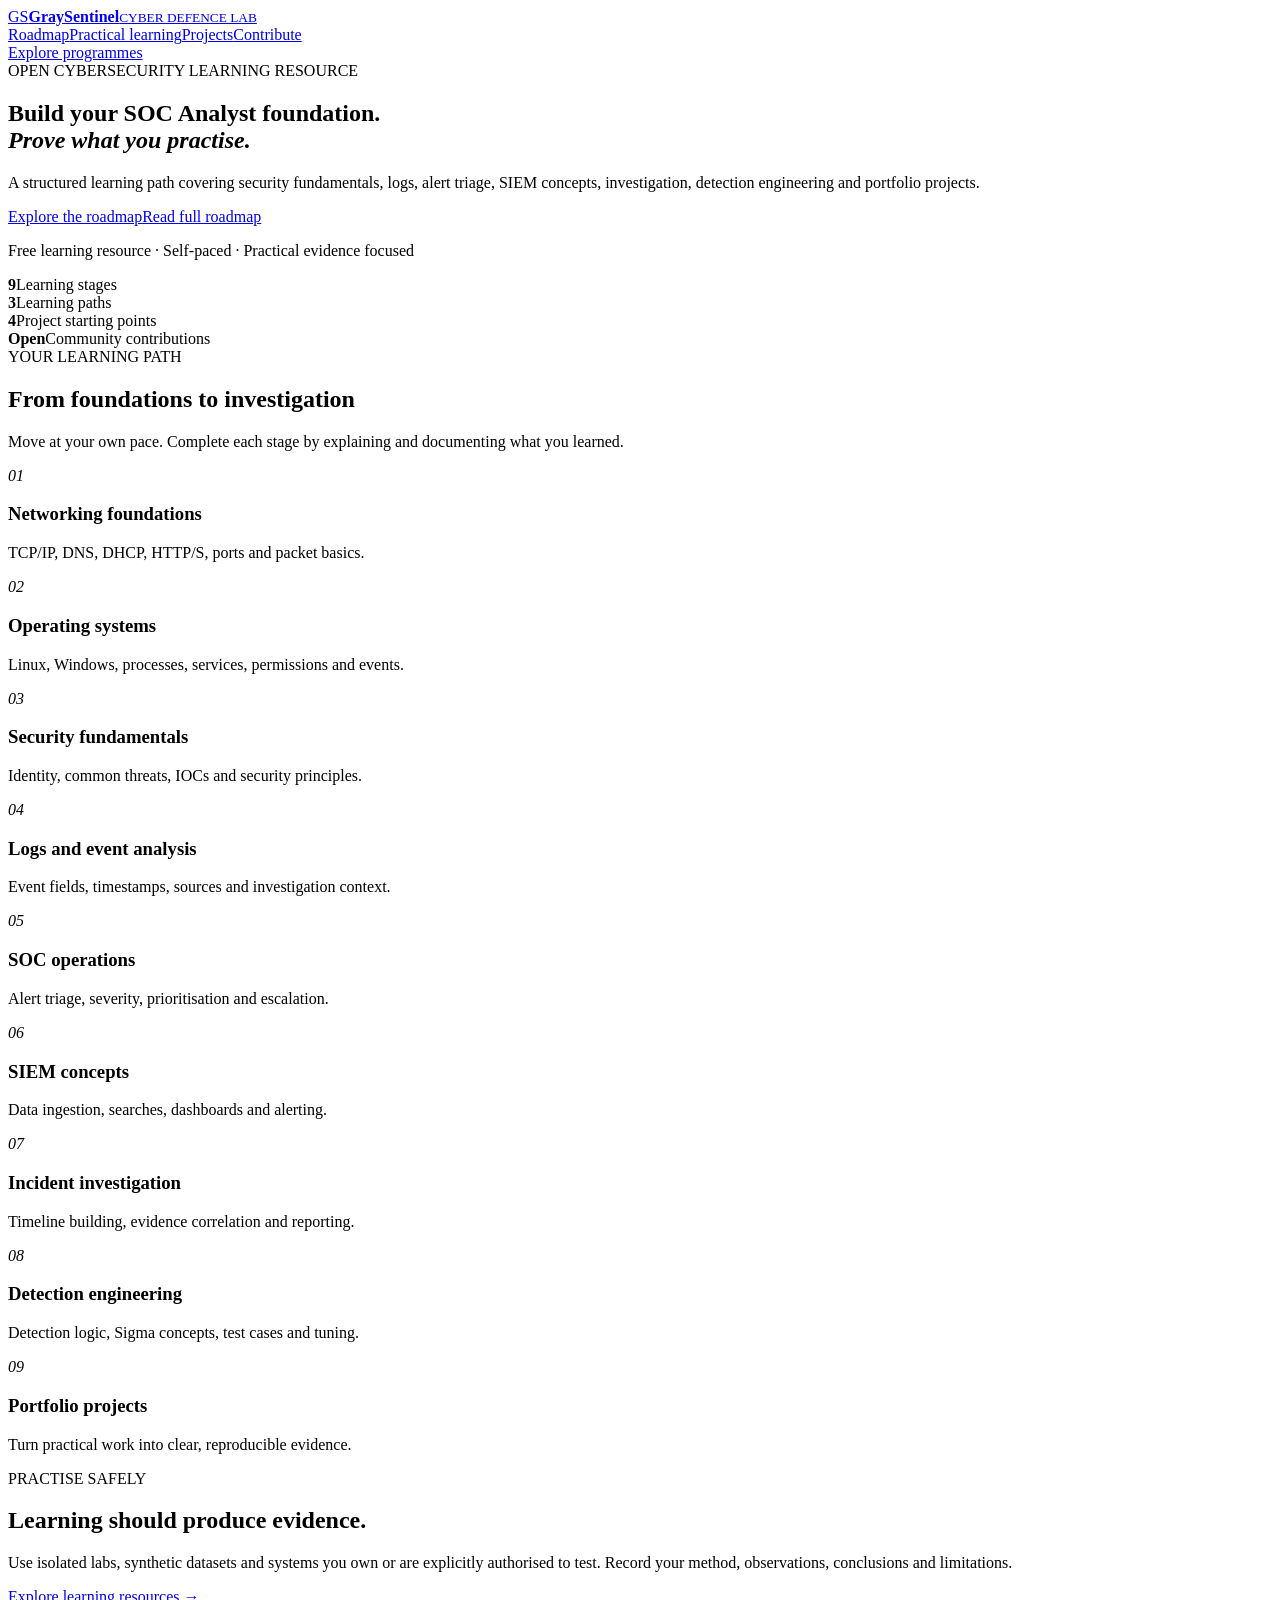
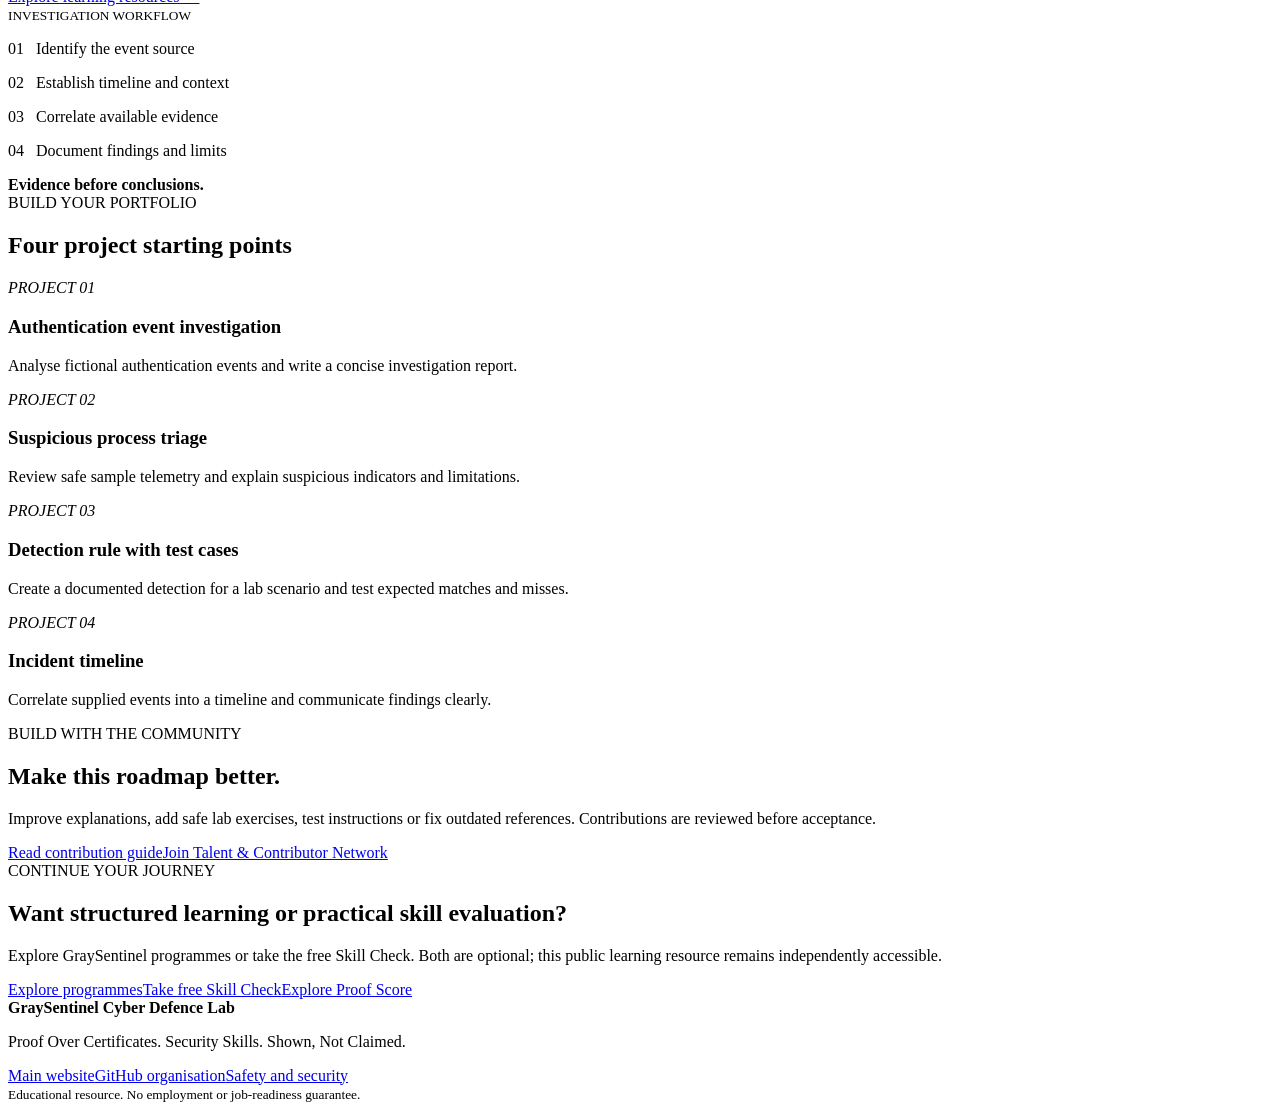
==== index.html @ 293f7ee3 "Add files via upload" ====
<!doctype html>
<html lang="en"><head><meta charset="utf-8"><meta name="viewport" content="width=device-width, initial-scale=1"><meta name="description" content="A structured, evidence-first SOC Analyst learning roadmap with practical labs, investigation exercises and portfolio projects by GraySentinel Cyber Defence Lab."><meta name="theme-color" content="#0b1830"><title>SOC Analyst Roadmap | GraySentinel</title><link rel="stylesheet" href="assets/style.css"></head>
<body><header class="topbar"><a class="brand" href="#home"><span class="brand-mark">GS</span><span><strong>GraySentinel</strong><small>CYBER DEFENCE LAB</small></span></a><nav><a href="#roadmap">Roadmap</a><a href="#labs">Practical learning</a><a href="#projects">Projects</a><a href="#contribute">Contribute</a></nav><a class="top-cta" href="https://cyberdefencelab.co.in/tracks">Explore programmes</a></header>
<main id="home"><section class="hero"><div class="eyebrow">OPEN CYBERSECURITY LEARNING RESOURCE</div><h1>Build your SOC Analyst foundation.<br><em>Prove what you practise.</em></h1><p class="lead">A structured learning path covering security fundamentals, logs, alert triage, SIEM concepts, investigation, detection engineering and portfolio projects.</p><div class="actions"><a class="button primary" href="#roadmap">Explore the roadmap</a><a class="button secondary" href="ROADMAP.md">Read full roadmap</a></div><p class="note">Free learning resource · Self-paced · Practical evidence focused</p></section>
<section class="stats"><div><b>9</b><span>Learning stages</span></div><div><b>3</b><span>Learning paths</span></div><div><b>4</b><span>Project starting points</span></div><div><b>Open</b><span>Community contributions</span></div></section>
<section class="section" id="roadmap"><div class="eyebrow">YOUR LEARNING PATH</div><h2>From foundations to investigation</h2><p class="muted">Move at your own pace. Complete each stage by explaining and documenting what you learned.</p><div class="grid">
<article><i>01</i><h3>Networking foundations</h3><p>TCP/IP, DNS, DHCP, HTTP/S, ports and packet basics.</p></article><article><i>02</i><h3>Operating systems</h3><p>Linux, Windows, processes, services, permissions and events.</p></article><article><i>03</i><h3>Security fundamentals</h3><p>Identity, common threats, IOCs and security principles.</p></article><article><i>04</i><h3>Logs and event analysis</h3><p>Event fields, timestamps, sources and investigation context.</p></article><article><i>05</i><h3>SOC operations</h3><p>Alert triage, severity, prioritisation and escalation.</p></article><article><i>06</i><h3>SIEM concepts</h3><p>Data ingestion, searches, dashboards and alerting.</p></article><article><i>07</i><h3>Incident investigation</h3><p>Timeline building, evidence correlation and reporting.</p></article><article><i>08</i><h3>Detection engineering</h3><p>Detection logic, Sigma concepts, test cases and tuning.</p></article><article><i>09</i><h3>Portfolio projects</h3><p>Turn practical work into clear, reproducible evidence.</p></article></div></section>
<section class="section split" id="labs"><div><div class="eyebrow">PRACTISE SAFELY</div><h2>Learning should produce evidence.</h2><p>Use isolated labs, synthetic datasets and systems you own or are explicitly authorised to test. Record your method, observations, conclusions and limitations.</p><a href="RESOURCES.md">Explore learning resources →</a></div><div class="panel"><small>INVESTIGATION WORKFLOW</small><p>01 &nbsp; Identify the event source</p><p>02 &nbsp; Establish timeline and context</p><p>03 &nbsp; Correlate available evidence</p><p>04 &nbsp; Document findings and limits</p><strong>Evidence before conclusions.</strong></div></section>
<section class="section" id="projects"><div class="eyebrow">BUILD YOUR PORTFOLIO</div><h2>Four project starting points</h2><div class="grid two"><article><i>PROJECT 01</i><h3>Authentication event investigation</h3><p>Analyse fictional authentication events and write a concise investigation report.</p></article><article><i>PROJECT 02</i><h3>Suspicious process triage</h3><p>Review safe sample telemetry and explain suspicious indicators and limitations.</p></article><article><i>PROJECT 03</i><h3>Detection rule with test cases</h3><p>Create a documented detection for a lab scenario and test expected matches and misses.</p></article><article><i>PROJECT 04</i><h3>Incident timeline</h3><p>Correlate supplied events into a timeline and communicate findings clearly.</p></article></div></section>
<section class="section contribute" id="contribute"><div><div class="eyebrow">BUILD WITH THE COMMUNITY</div><h2>Make this roadmap better.</h2><p>Improve explanations, add safe lab exercises, test instructions or fix outdated references. Contributions are reviewed before acceptance.</p></div><div class="actions vertical"><a class="button primary" href="CONTRIBUTING.md">Read contribution guide</a><a class="button secondary" href="https://surveyheart.com/form/69c44a4912230713173b9ba7">Join Talent & Contributor Network</a></div></section>
<section class="section cta"><div class="eyebrow">CONTINUE YOUR JOURNEY</div><h2>Want structured learning or practical skill evaluation?</h2><p>Explore GraySentinel programmes or take the free Skill Check. Both are optional; this public learning resource remains independently accessible.</p><div class="actions centered"><a class="button primary" href="https://cyberdefencelab.co.in/tracks">Explore programmes</a><a class="button secondary dark" href="https://form.svhrt.com/69ce8645001e39939d471236">Take free Skill Check</a><a class="button secondary dark" href="https://cyberdefencelab.co.in/proof-score">Explore Proof Score</a></div></section></main>
<footer><b>GraySentinel Cyber Defence Lab</b><p>Proof Over Certificates. Security Skills. Shown, Not Claimed.</p><div><a href="https://cyberdefencelab.co.in">Main website</a><a href="https://github.com/GraySentinel">GitHub organisation</a><a href="SECURITY.md">Safety and security</a></div><small>Educational resource. No employment or job-readiness guarantee.</small></footer></body></html>
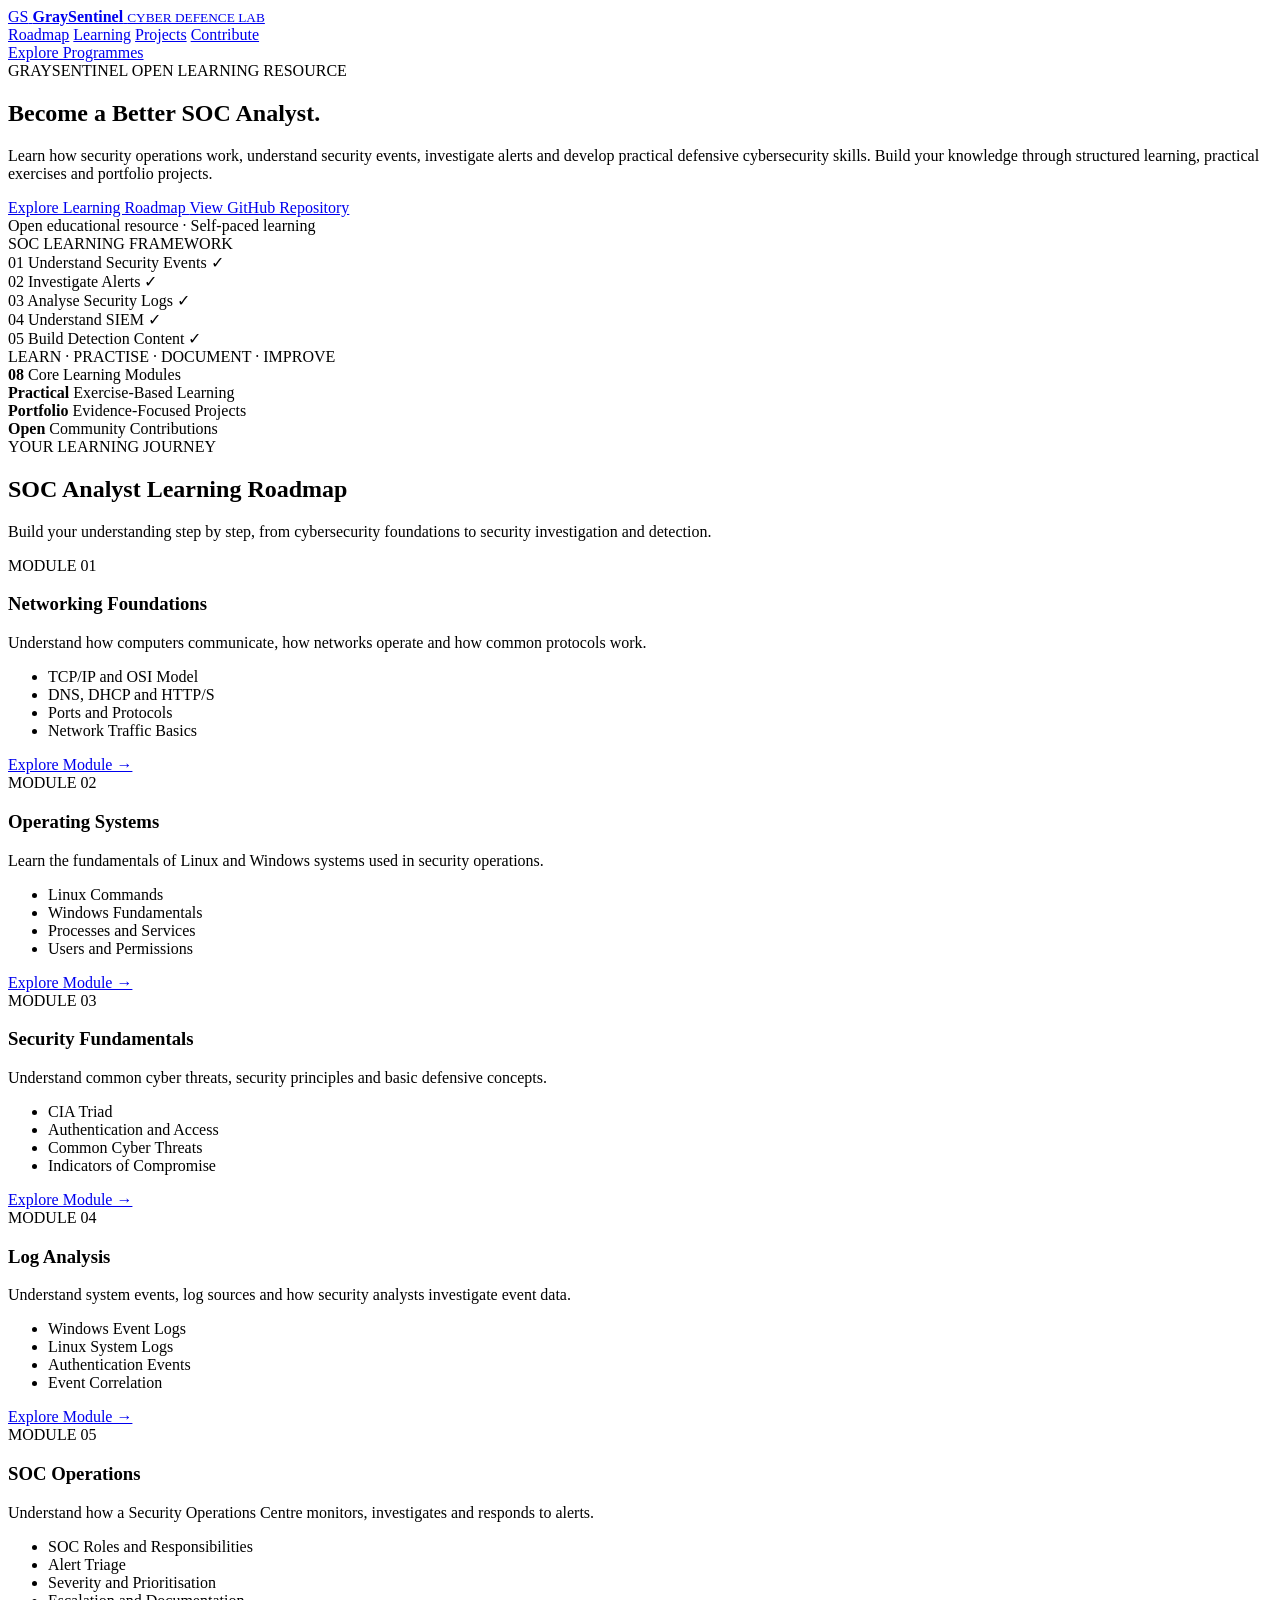
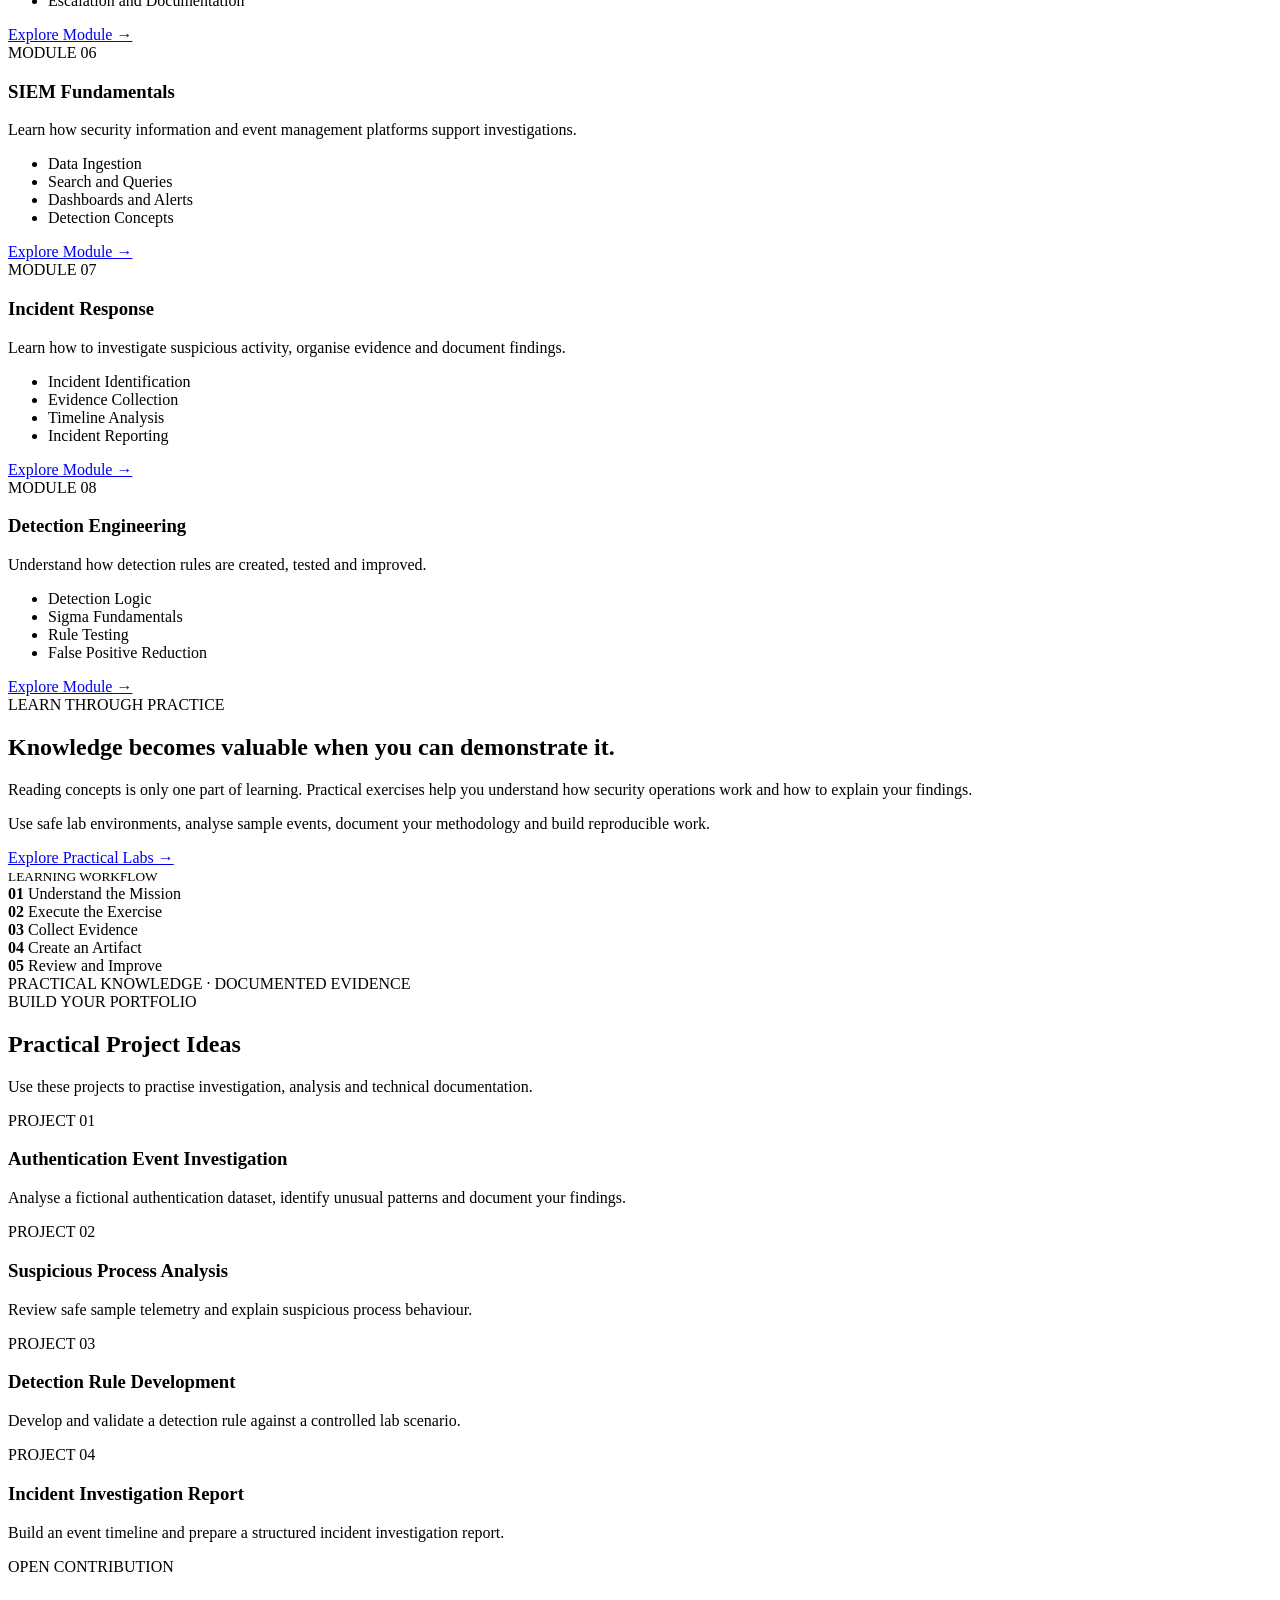
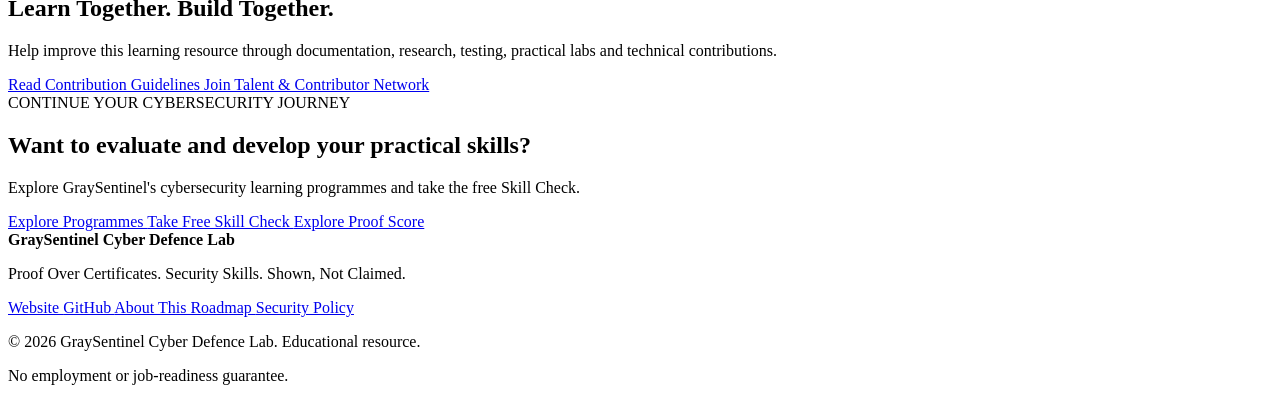
==== commit 8886b37b: "Refactor index.html for improved structure and content Updated the HTML structure and content for th" ====
--- a/index.html
+++ b/index.html
@@ -1,12 +1,758 @@
-<!doctype html>
-<html lang="en"><head><meta charset="utf-8"><meta name="viewport" content="width=device-width, initial-scale=1"><meta name="description" content="A structured, evidence-first SOC Analyst learning roadmap with practical labs, investigation exercises and portfolio projects by GraySentinel Cyber Defence Lab."><meta name="theme-color" content="#0b1830"><title>SOC Analyst Roadmap | GraySentinel</title><link rel="stylesheet" href="assets/style.css"></head>
-<body><header class="topbar"><a class="brand" href="#home"><span class="brand-mark">GS</span><span><strong>GraySentinel</strong><small>CYBER DEFENCE LAB</small></span></a><nav><a href="#roadmap">Roadmap</a><a href="#labs">Practical learning</a><a href="#projects">Projects</a><a href="#contribute">Contribute</a></nav><a class="top-cta" href="https://cyberdefencelab.co.in/tracks">Explore programmes</a></header>
-<main id="home"><section class="hero"><div class="eyebrow">OPEN CYBERSECURITY LEARNING RESOURCE</div><h1>Build your SOC Analyst foundation.<br><em>Prove what you practise.</em></h1><p class="lead">A structured learning path covering security fundamentals, logs, alert triage, SIEM concepts, investigation, detection engineering and portfolio projects.</p><div class="actions"><a class="button primary" href="#roadmap">Explore the roadmap</a><a class="button secondary" href="ROADMAP.md">Read full roadmap</a></div><p class="note">Free learning resource · Self-paced · Practical evidence focused</p></section>
-<section class="stats"><div><b>9</b><span>Learning stages</span></div><div><b>3</b><span>Learning paths</span></div><div><b>4</b><span>Project starting points</span></div><div><b>Open</b><span>Community contributions</span></div></section>
-<section class="section" id="roadmap"><div class="eyebrow">YOUR LEARNING PATH</div><h2>From foundations to investigation</h2><p class="muted">Move at your own pace. Complete each stage by explaining and documenting what you learned.</p><div class="grid">
-<article><i>01</i><h3>Networking foundations</h3><p>TCP/IP, DNS, DHCP, HTTP/S, ports and packet basics.</p></article><article><i>02</i><h3>Operating systems</h3><p>Linux, Windows, processes, services, permissions and events.</p></article><article><i>03</i><h3>Security fundamentals</h3><p>Identity, common threats, IOCs and security principles.</p></article><article><i>04</i><h3>Logs and event analysis</h3><p>Event fields, timestamps, sources and investigation context.</p></article><article><i>05</i><h3>SOC operations</h3><p>Alert triage, severity, prioritisation and escalation.</p></article><article><i>06</i><h3>SIEM concepts</h3><p>Data ingestion, searches, dashboards and alerting.</p></article><article><i>07</i><h3>Incident investigation</h3><p>Timeline building, evidence correlation and reporting.</p></article><article><i>08</i><h3>Detection engineering</h3><p>Detection logic, Sigma concepts, test cases and tuning.</p></article><article><i>09</i><h3>Portfolio projects</h3><p>Turn practical work into clear, reproducible evidence.</p></article></div></section>
-<section class="section split" id="labs"><div><div class="eyebrow">PRACTISE SAFELY</div><h2>Learning should produce evidence.</h2><p>Use isolated labs, synthetic datasets and systems you own or are explicitly authorised to test. Record your method, observations, conclusions and limitations.</p><a href="RESOURCES.md">Explore learning resources →</a></div><div class="panel"><small>INVESTIGATION WORKFLOW</small><p>01 &nbsp; Identify the event source</p><p>02 &nbsp; Establish timeline and context</p><p>03 &nbsp; Correlate available evidence</p><p>04 &nbsp; Document findings and limits</p><strong>Evidence before conclusions.</strong></div></section>
-<section class="section" id="projects"><div class="eyebrow">BUILD YOUR PORTFOLIO</div><h2>Four project starting points</h2><div class="grid two"><article><i>PROJECT 01</i><h3>Authentication event investigation</h3><p>Analyse fictional authentication events and write a concise investigation report.</p></article><article><i>PROJECT 02</i><h3>Suspicious process triage</h3><p>Review safe sample telemetry and explain suspicious indicators and limitations.</p></article><article><i>PROJECT 03</i><h3>Detection rule with test cases</h3><p>Create a documented detection for a lab scenario and test expected matches and misses.</p></article><article><i>PROJECT 04</i><h3>Incident timeline</h3><p>Correlate supplied events into a timeline and communicate findings clearly.</p></article></div></section>
-<section class="section contribute" id="contribute"><div><div class="eyebrow">BUILD WITH THE COMMUNITY</div><h2>Make this roadmap better.</h2><p>Improve explanations, add safe lab exercises, test instructions or fix outdated references. Contributions are reviewed before acceptance.</p></div><div class="actions vertical"><a class="button primary" href="CONTRIBUTING.md">Read contribution guide</a><a class="button secondary" href="https://surveyheart.com/form/69c44a4912230713173b9ba7">Join Talent & Contributor Network</a></div></section>
-<section class="section cta"><div class="eyebrow">CONTINUE YOUR JOURNEY</div><h2>Want structured learning or practical skill evaluation?</h2><p>Explore GraySentinel programmes or take the free Skill Check. Both are optional; this public learning resource remains independently accessible.</p><div class="actions centered"><a class="button primary" href="https://cyberdefencelab.co.in/tracks">Explore programmes</a><a class="button secondary dark" href="https://form.svhrt.com/69ce8645001e39939d471236">Take free Skill Check</a><a class="button secondary dark" href="https://cyberdefencelab.co.in/proof-score">Explore Proof Score</a></div></section></main>
-<footer><b>GraySentinel Cyber Defence Lab</b><p>Proof Over Certificates. Security Skills. Shown, Not Claimed.</p><div><a href="https://cyberdefencelab.co.in">Main website</a><a href="https://github.com/GraySentinel">GitHub organisation</a><a href="SECURITY.md">Safety and security</a></div><small>Educational resource. No employment or job-readiness guarantee.</small></footer></body></html>
+
+<!DOCTYPE html>
+<html lang="en">
+<head>
+  <meta charset="UTF-8">
+  <meta name="viewport" content="width=device-width, initial-scale=1.0">
+
+  <meta name="description" content="Explore the GraySentinel SOC Analyst Roadmap. Learn networking, security fundamentals, log analysis, SIEM, alert triage, incident response and detection engineering through practical learning.">
+
+  <meta name="keywords" content="SOC Analyst Roadmap, SOC Analyst Learning, Cybersecurity, Blue Team, SIEM, Log Analysis, Incident Response, Detection Engineering">
+
+  <meta name="author" content="GraySentinel Cyber Defence Lab">
+  <meta name="theme-color" content="#0B1830">
+
+  <title>SOC Analyst Roadmap | GraySentinel Cyber Defence Lab</title>
+
+  <link rel="icon" href="assets/images/favicon.png" type="image/png">
+  <link rel="stylesheet" href="assets/css/style.css">
+
+</head>
+
+<body>
+
+  <!-- HEADER -->
+
+  <header class="site-header">
+
+    <div class="container header-container">
+
+      <a href="#home" class="brand">
+
+        <span class="brand-symbol">GS</span>
+
+        <span class="brand-name">
+          <strong>GraySentinel</strong>
+          <small>CYBER DEFENCE LAB</small>
+        </span>
+
+      </a>
+
+      <nav class="main-nav" aria-label="Main navigation">
+
+        <a href="#roadmap">Roadmap</a>
+        <a href="#learning">Learning</a>
+        <a href="#projects">Projects</a>
+        <a href="#contribute">Contribute</a>
+
+      </nav>
+
+      <a
+        href="https://cyberdefencelab.co.in/tracks"
+        class="header-button"
+        target="_blank"
+        rel="noopener noreferrer"
+      >
+        Explore Programmes
+      </a>
+
+    </div>
+
+  </header>
+
+
+  <main>
+
+    <!-- HERO SECTION -->
+
+    <section class="hero" id="home">
+
+      <div class="container hero-container">
+
+        <div class="hero-content">
+
+          <span class="eyebrow">
+            GRAYSENTINEL OPEN LEARNING RESOURCE
+          </span>
+
+          <h1>
+            Become a Better
+            <span>SOC Analyst.</span>
+          </h1>
+
+          <p class="hero-description">
+
+            Learn how security operations work, understand security
+            events, investigate alerts and develop practical defensive
+            cybersecurity skills.
+
+            Build your knowledge through structured learning,
+            practical exercises and portfolio projects.
+
+          </p>
+
+          <div class="hero-actions">
+
+            <a href="#roadmap" class="button button-primary">
+              Explore Learning Roadmap
+            </a>
+
+            <a
+              href="https://github.com/graysentinel-ai/soc-analyst-roadmap"
+              class="button button-outline"
+              target="_blank"
+              rel="noopener noreferrer"
+            >
+              View GitHub Repository
+            </a>
+
+          </div>
+
+          <div class="hero-note">
+
+            <span></span>
+            Open educational resource · Self-paced learning
+
+          </div>
+
+        </div>
+
+        <div class="hero-visual">
+
+          <div class="visual-card">
+
+            <div class="visual-header">
+              <span class="status-indicator"></span>
+              SOC LEARNING FRAMEWORK
+            </div>
+
+            <div class="visual-item">
+              <span class="visual-number">01</span>
+              <span>Understand Security Events</span>
+              <span class="visual-check">✓</span>
+            </div>
+
+            <div class="visual-item">
+              <span class="visual-number">02</span>
+              <span>Investigate Alerts</span>
+              <span class="visual-check">✓</span>
+            </div>
+
+            <div class="visual-item">
+              <span class="visual-number">03</span>
+              <span>Analyse Security Logs</span>
+              <span class="visual-check">✓</span>
+            </div>
+
+            <div class="visual-item">
+              <span class="visual-number">04</span>
+              <span>Understand SIEM</span>
+              <span class="visual-check">✓</span>
+            </div>
+
+            <div class="visual-item">
+              <span class="visual-number">05</span>
+              <span>Build Detection Content</span>
+              <span class="visual-check">✓</span>
+            </div>
+
+            <div class="visual-footer">
+              LEARN · PRACTISE · DOCUMENT · IMPROVE
+            </div>
+
+          </div>
+
+        </div>
+
+      </div>
+
+    </section>
+
+
+    <!-- RESOURCE OVERVIEW -->
+
+    <section class="overview-section">
+
+      <div class="container overview-grid">
+
+        <div class="overview-item">
+          <strong>08</strong>
+          <span>Core Learning Modules</span>
+        </div>
+
+        <div class="overview-item">
+          <strong>Practical</strong>
+          <span>Exercise-Based Learning</span>
+        </div>
+
+        <div class="overview-item">
+          <strong>Portfolio</strong>
+          <span>Evidence-Focused Projects</span>
+        </div>
+
+        <div class="overview-item">
+          <strong>Open</strong>
+          <span>Community Contributions</span>
+        </div>
+
+      </div>
+
+    </section>
+
+
+    <!-- ROADMAP -->
+
+    <section class="section roadmap-section" id="roadmap">
+
+      <div class="container">
+
+        <div class="section-heading">
+
+          <span class="eyebrow">YOUR LEARNING JOURNEY</span>
+
+          <h2>
+            SOC Analyst Learning Roadmap
+          </h2>
+
+          <p>
+            Build your understanding step by step, from cybersecurity
+            foundations to security investigation and detection.
+          </p>
+
+        </div>
+
+
+        <div class="roadmap-grid">
+
+          <article class="roadmap-card">
+
+            <span class="module-number">MODULE 01</span>
+
+            <h3>Networking Foundations</h3>
+
+            <p>
+              Understand how computers communicate, how networks
+              operate and how common protocols work.
+            </p>
+
+            <ul>
+              <li>TCP/IP and OSI Model</li>
+              <li>DNS, DHCP and HTTP/S</li>
+              <li>Ports and Protocols</li>
+              <li>Network Traffic Basics</li>
+            </ul>
+
+            <a href="modules/01-networking/">
+              Explore Module →
+            </a>
+
+          </article>
+
+
+          <article class="roadmap-card">
+
+            <span class="module-number">MODULE 02</span>
+
+            <h3>Operating Systems</h3>
+
+            <p>
+              Learn the fundamentals of Linux and Windows systems
+              used in security operations.
+            </p>
+
+            <ul>
+              <li>Linux Commands</li>
+              <li>Windows Fundamentals</li>
+              <li>Processes and Services</li>
+              <li>Users and Permissions</li>
+            </ul>
+
+            <a href="modules/02-operating-systems/">
+              Explore Module →
+            </a>
+
+          </article>
+
+
+          <article class="roadmap-card">
+
+            <span class="module-number">MODULE 03</span>
+
+            <h3>Security Fundamentals</h3>
+
+            <p>
+              Understand common cyber threats, security principles
+              and basic defensive concepts.
+            </p>
+
+            <ul>
+              <li>CIA Triad</li>
+              <li>Authentication and Access</li>
+              <li>Common Cyber Threats</li>
+              <li>Indicators of Compromise</li>
+            </ul>
+
+            <a href="modules/03-security-fundamentals/">
+              Explore Module →
+            </a>
+
+          </article>
+
+
+          <article class="roadmap-card">
+
+            <span class="module-number">MODULE 04</span>
+
+            <h3>Log Analysis</h3>
+
+            <p>
+              Understand system events, log sources and how
+              security analysts investigate event data.
+            </p>
+
+            <ul>
+              <li>Windows Event Logs</li>
+              <li>Linux System Logs</li>
+              <li>Authentication Events</li>
+              <li>Event Correlation</li>
+            </ul>
+
+            <a href="modules/04-log-analysis/">
+              Explore Module →
+            </a>
+
+          </article>
+
+
+          <article class="roadmap-card">
+
+            <span class="module-number">MODULE 05</span>
+
+            <h3>SOC Operations</h3>
+
+            <p>
+              Understand how a Security Operations Centre
+              monitors, investigates and responds to alerts.
+            </p>
+
+            <ul>
+              <li>SOC Roles and Responsibilities</li>
+              <li>Alert Triage</li>
+              <li>Severity and Prioritisation</li>
+              <li>Escalation and Documentation</li>
+            </ul>
+
+            <a href="modules/05-soc-operations/">
+              Explore Module →
+            </a>
+
+          </article>
+
+
+          <article class="roadmap-card">
+
+            <span class="module-number">MODULE 06</span>
+
+            <h3>SIEM Fundamentals</h3>
+
+            <p>
+              Learn how security information and event
+              management platforms support investigations.
+            </p>
+
+            <ul>
+              <li>Data Ingestion</li>
+              <li>Search and Queries</li>
+              <li>Dashboards and Alerts</li>
+              <li>Detection Concepts</li>
+            </ul>
+
+            <a href="modules/06-siem/">
+              Explore Module →
+            </a>
+
+          </article>
+
+
+          <article class="roadmap-card">
+
+            <span class="module-number">MODULE 07</span>
+
+            <h3>Incident Response</h3>
+
+            <p>
+              Learn how to investigate suspicious activity,
+              organise evidence and document findings.
+            </p>
+
+            <ul>
+              <li>Incident Identification</li>
+              <li>Evidence Collection</li>
+              <li>Timeline Analysis</li>
+              <li>Incident Reporting</li>
+            </ul>
+
+            <a href="modules/07-incident-response/">
+              Explore Module →
+            </a>
+
+          </article>
+
+
+          <article class="roadmap-card">
+
+            <span class="module-number">MODULE 08</span>
+
+            <h3>Detection Engineering</h3>
+
+            <p>
+              Understand how detection rules are created,
+              tested and improved.
+            </p>
+
+            <ul>
+              <li>Detection Logic</li>
+              <li>Sigma Fundamentals</li>
+              <li>Rule Testing</li>
+              <li>False Positive Reduction</li>
+            </ul>
+
+            <a href="modules/08-detection-engineering/">
+              Explore Module →
+            </a>
+
+          </article>
+
+        </div>
+
+      </div>
+
+    </section>
+
+
+    <!-- LEARNING APPROACH -->
+
+    <section class="section learning-section" id="learning">
+
+      <div class="container learning-grid">
+
+        <div class="learning-content">
+
+          <span class="eyebrow">LEARN THROUGH PRACTICE</span>
+
+          <h2>
+            Knowledge becomes valuable when you can demonstrate it.
+          </h2>
+
+          <p>
+            Reading concepts is only one part of learning.
+            Practical exercises help you understand how security
+            operations work and how to explain your findings.
+          </p>
+
+          <p>
+            Use safe lab environments, analyse sample events,
+            document your methodology and build reproducible work.
+          </p>
+
+          <a href="labs/" class="text-link">
+            Explore Practical Labs →
+          </a>
+
+        </div>
+
+
+        <div class="learning-panel">
+
+          <div class="terminal-heading">
+            <span></span>
+            <span></span>
+            <span></span>
+            <small>LEARNING WORKFLOW</small>
+          </div>
+
+          <div class="workflow-step">
+            <b>01</b>
+            <span>Understand the Mission</span>
+          </div>
+
+          <div class="workflow-step">
+            <b>02</b>
+            <span>Execute the Exercise</span>
+          </div>
+
+          <div class="workflow-step">
+            <b>03</b>
+            <span>Collect Evidence</span>
+          </div>
+
+          <div class="workflow-step">
+            <b>04</b>
+            <span>Create an Artifact</span>
+          </div>
+
+          <div class="workflow-step">
+            <b>05</b>
+            <span>Review and Improve</span>
+          </div>
+
+          <div class="workflow-result">
+            PRACTICAL KNOWLEDGE · DOCUMENTED EVIDENCE
+          </div>
+
+        </div>
+
+      </div>
+
+    </section>
+
+
+    <!-- PROJECTS -->
+
+    <section class="section projects-section" id="projects">
+
+      <div class="container">
+
+        <div class="section-heading">
+
+          <span class="eyebrow">BUILD YOUR PORTFOLIO</span>
+
+          <h2>Practical Project Ideas</h2>
+
+          <p>
+            Use these projects to practise investigation,
+            analysis and technical documentation.
+          </p>
+
+        </div>
+
+
+        <div class="projects-grid">
+
+          <article class="project-card">
+
+            <span>PROJECT 01</span>
+
+            <h3>Authentication Event Investigation</h3>
+
+            <p>
+              Analyse a fictional authentication dataset,
+              identify unusual patterns and document your findings.
+            </p>
+
+          </article>
+
+
+          <article class="project-card">
+
+            <span>PROJECT 02</span>
+
+            <h3>Suspicious Process Analysis</h3>
+
+            <p>
+              Review safe sample telemetry and explain
+              suspicious process behaviour.
+            </p>
+
+          </article>
+
+
+          <article class="project-card">
+
+            <span>PROJECT 03</span>
+
+            <h3>Detection Rule Development</h3>
+
+            <p>
+              Develop and validate a detection rule
+              against a controlled lab scenario.
+            </p>
+
+          </article>
+
+
+          <article class="project-card">
+
+            <span>PROJECT 04</span>
+
+            <h3>Incident Investigation Report</h3>
+
+            <p>
+              Build an event timeline and prepare
+              a structured incident investigation report.
+            </p>
+
+          </article>
+
+        </div>
+
+      </div>
+
+    </section>
+
+
+    <!-- CONTRIBUTION -->
+
+    <section class="section contribution-section" id="contribute">
+
+      <div class="container contribution-container">
+
+        <div>
+
+          <span class="eyebrow">OPEN CONTRIBUTION</span>
+
+          <h2>
+            Learn Together. Build Together.
+          </h2>
+
+          <p>
+            Help improve this learning resource through
+            documentation, research, testing, practical labs
+            and technical contributions.
+          </p>
+
+        </div>
+
+        <div class="contribution-actions">
+
+          <a
+            href="https://github.com/graysentinel-ai/soc-analyst-roadmap/blob/main/CONTRIBUTING.md"
+            class="button button-primary"
+            target="_blank"
+            rel="noopener noreferrer"
+          >
+            Read Contribution Guidelines
+          </a>
+
+          <a
+            href="https://surveyheart.com/form/69c44a4912230713173b9ba7"
+            class="button button-outline"
+            target="_blank"
+            rel="noopener noreferrer"
+          >
+            Join Talent & Contributor Network
+          </a>
+
+        </div>
+
+      </div>
+
+    </section>
+
+
+    <!-- GRAYSENTINEL CTA -->
+
+    <section class="section final-section">
+
+      <div class="container final-container">
+
+        <span class="eyebrow">CONTINUE YOUR CYBERSECURITY JOURNEY</span>
+
+        <h2>
+          Want to evaluate and develop your practical skills?
+        </h2>
+
+        <p>
+          Explore GraySentinel's cybersecurity learning
+          programmes and take the free Skill Check.
+        </p>
+
+        <div class="final-actions">
+
+          <a
+            href="https://cyberdefencelab.co.in/tracks"
+            class="button button-primary"
+            target="_blank"
+            rel="noopener noreferrer"
+          >
+            Explore Programmes
+          </a>
+
+          <a
+            href="https://form.svhrt.com/69ce8645001e39939d471236"
+            class="button button-dark"
+            target="_blank"
+            rel="noopener noreferrer"
+          >
+            Take Free Skill Check
+          </a>
+
+          <a
+            href="https://cyberdefencelab.co.in/proof-score"
+            class="button button-dark"
+            target="_blank"
+            rel="noopener noreferrer"
+          >
+            Explore Proof Score
+          </a>
+
+        </div>
+
+      </div>
+
+    </section>
+
+  </main>
+
+
+  <!-- FOOTER -->
+
+  <footer class="site-footer">
+
+    <div class="container footer-container">
+
+      <div class="footer-brand">
+
+        <strong>GraySentinel Cyber Defence Lab</strong>
+
+        <p>
+          Proof Over Certificates.
+          Security Skills. Shown, Not Claimed.
+        </p>
+
+      </div>
+
+
+      <div class="footer-links">
+
+        <a href="https://cyberdefencelab.co.in">
+          Website
+        </a>
+
+        <a href="https://github.com/graysentinel-ai">
+          GitHub
+        </a>
+
+        <a href="README.md">
+          About This Roadmap
+        </a>
+
+        <a href="SECURITY.md">
+          Security Policy
+        </a>
+
+      </div>
+
+
+      <div class="footer-bottom">
+
+        <p>
+          © 2026 GraySentinel Cyber Defence Lab.
+          Educational resource.
+        </p>
+
+        <p>
+          No employment or job-readiness guarantee.
+        </p>
+
+      </div>
+
+    </div>
+
+  </footer>
+
+
+  <script src="assets/js/app.js"></script>
+
+</body>
+</html>
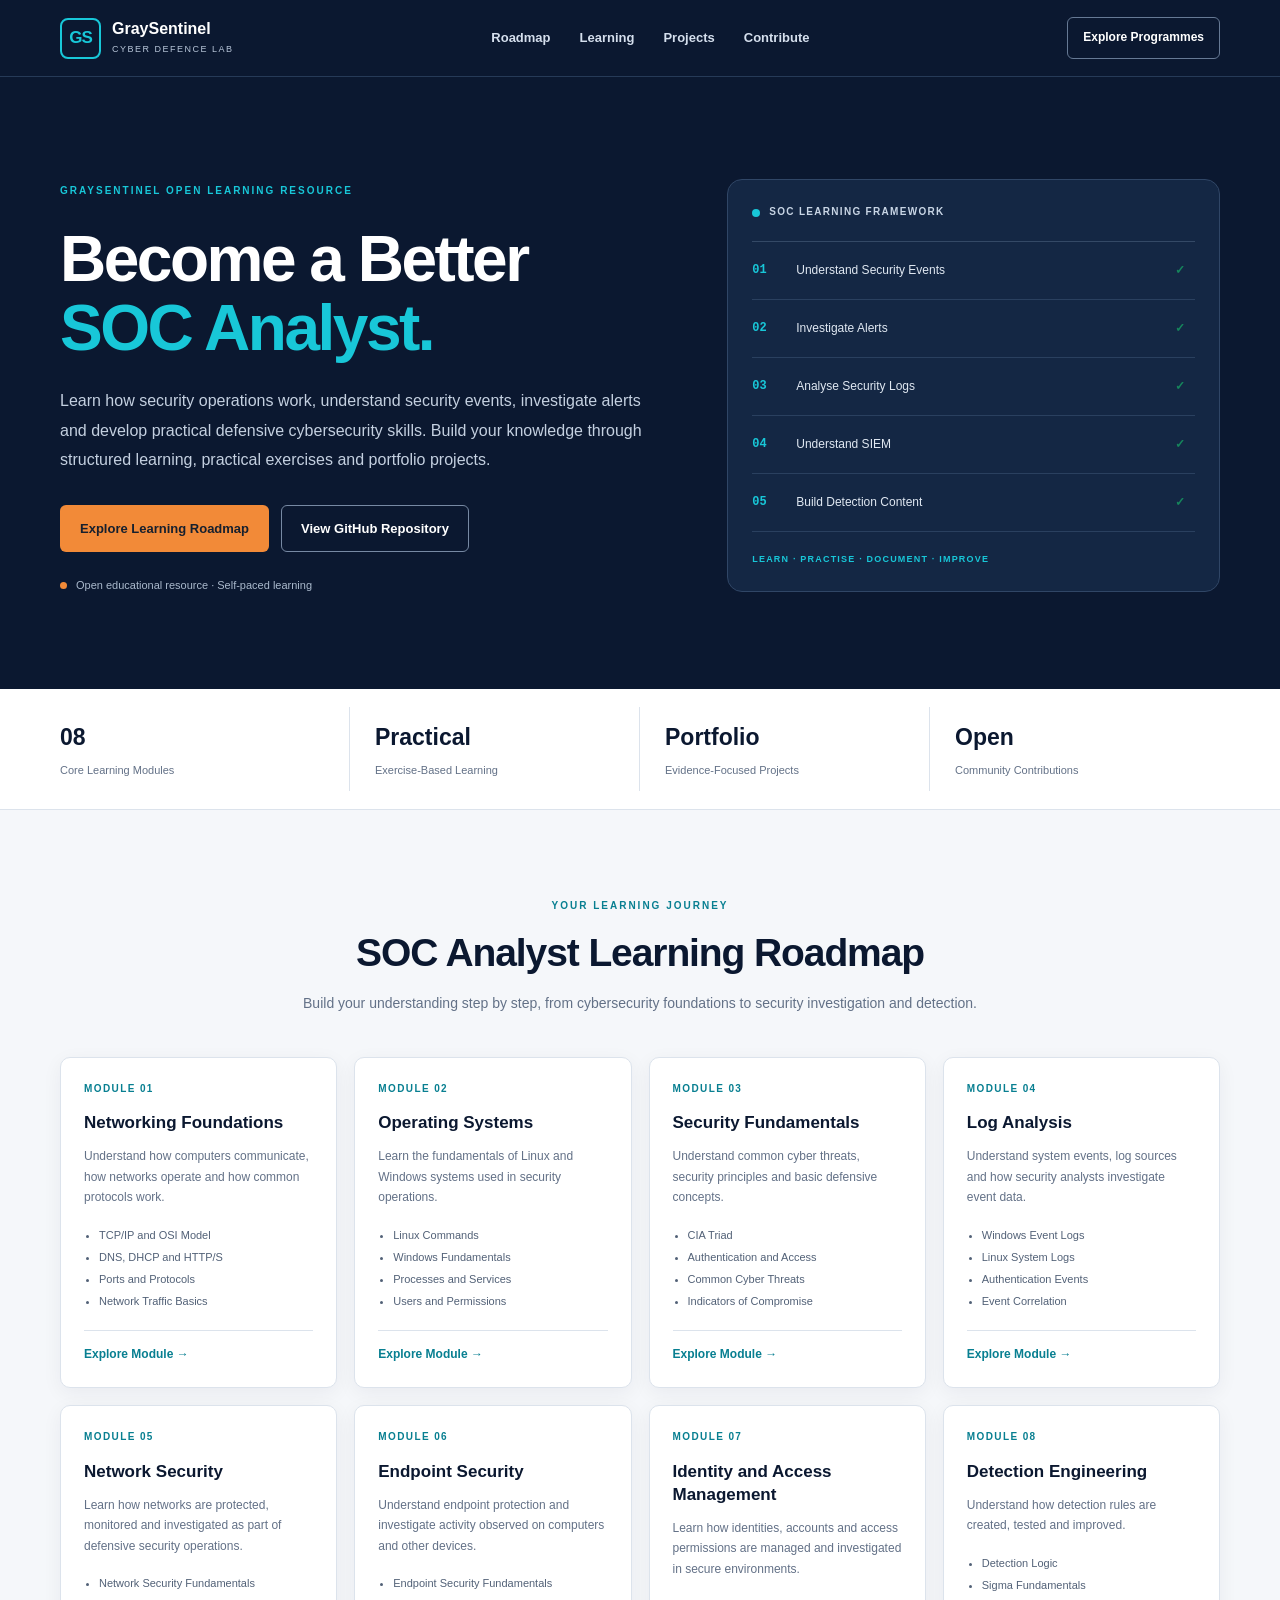
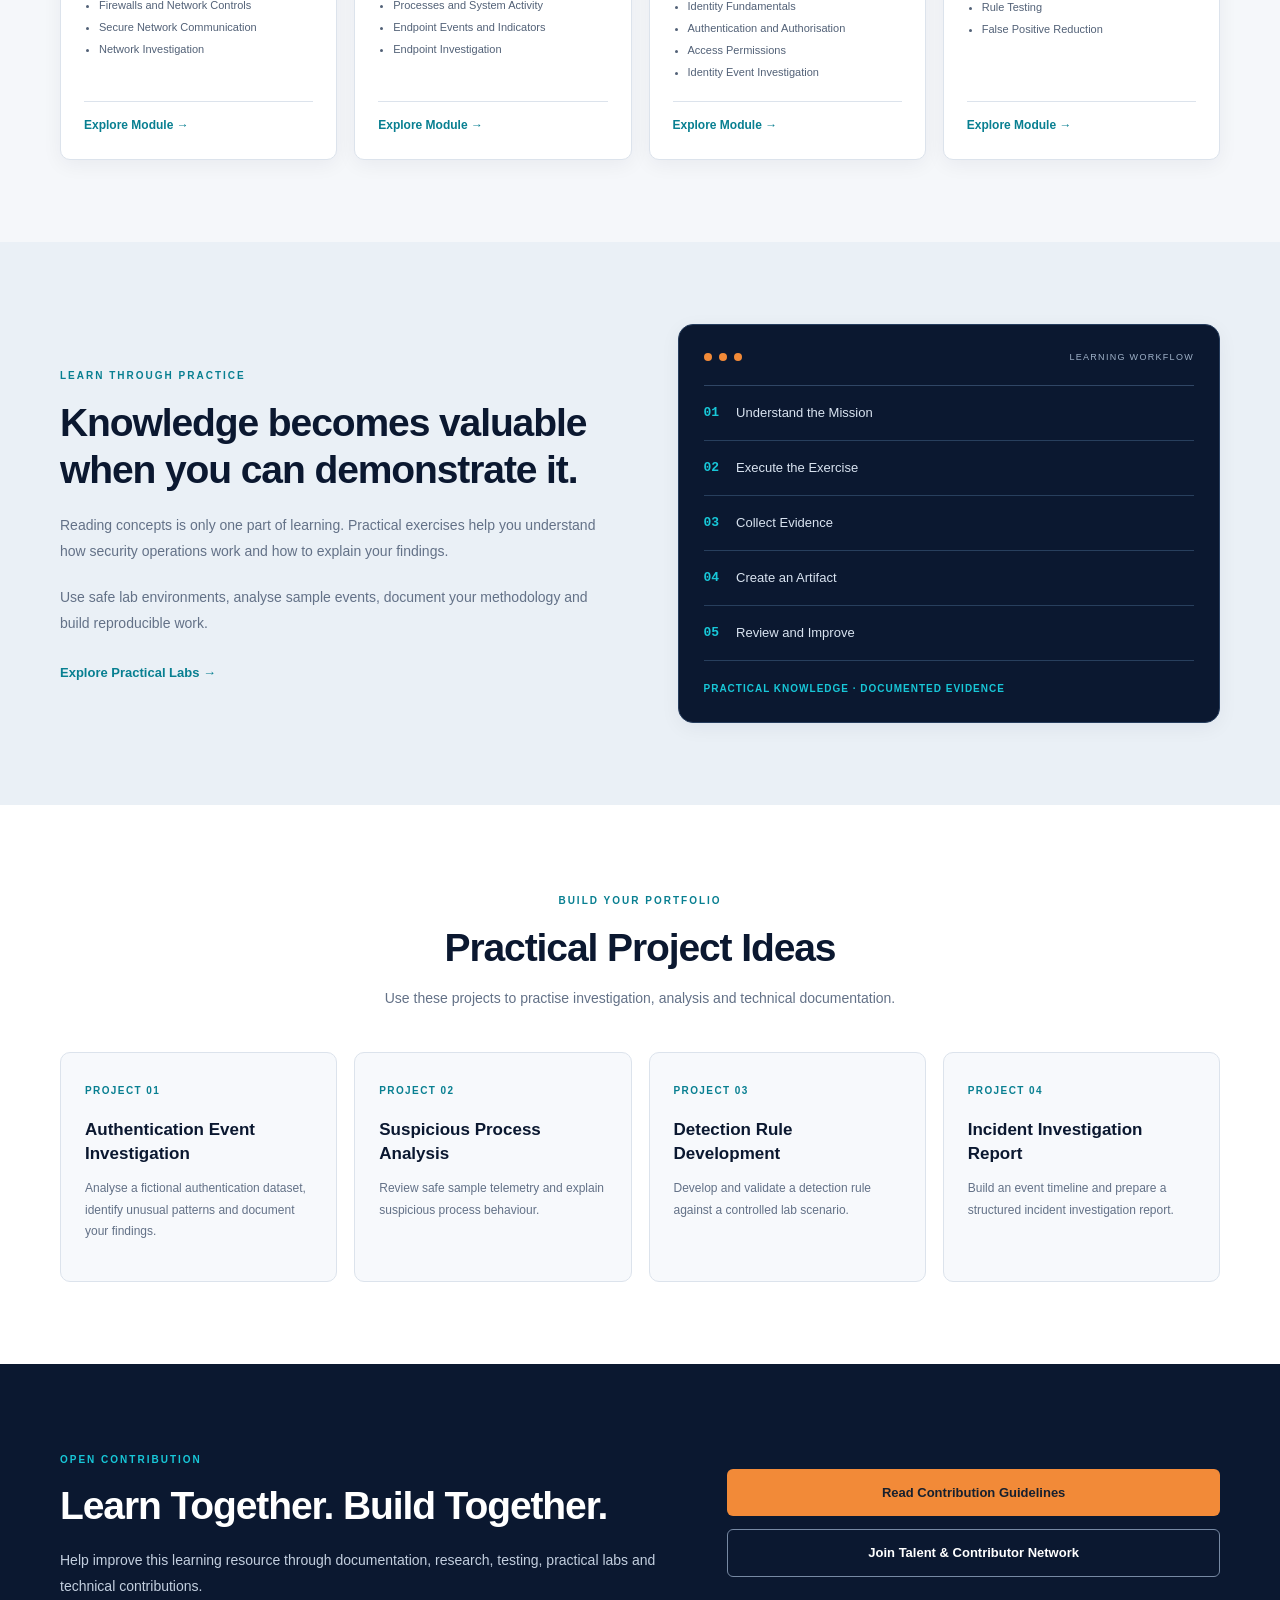
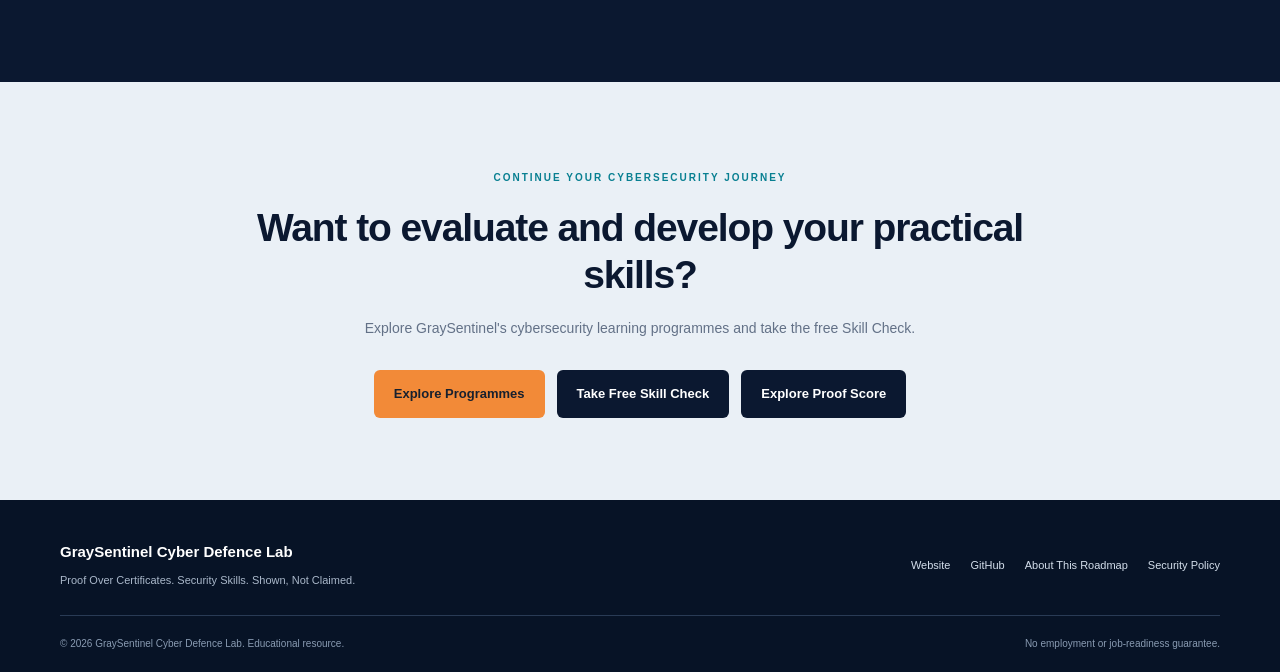
==== commit e33a0134: "Revise module titles and update links in index.html Updated module titles and descriptions to reflec" ====
--- a/index.html
+++ b/index.html
@@ -14,7 +14,6 @@
 
   <title>SOC Analyst Roadmap | GraySentinel Cyber Defence Lab</title>
 
-  <link rel="icon" href="assets/images/favicon.png" type="image/png">
   <link rel="stylesheet" href="assets/css/style.css">
 
 </head>
@@ -328,21 +327,21 @@
 
             <span class="module-number">MODULE 05</span>
 
-            <h3>SOC Operations</h3>
-
-            <p>
-              Understand how a Security Operations Centre
-              monitors, investigates and responds to alerts.
+            <h3>Network Security</h3>
+
+            <p>
+              Learn how networks are protected, monitored and
+              investigated as part of defensive security operations.
             </p>
 
             <ul>
-              <li>SOC Roles and Responsibilities</li>
-              <li>Alert Triage</li>
-              <li>Severity and Prioritisation</li>
-              <li>Escalation and Documentation</li>
+              <li>Network Security Fundamentals</li>
+              <li>Firewalls and Network Controls</li>
+              <li>Secure Network Communication</li>
+              <li>Network Investigation</li>
             </ul>
 
-            <a href="modules/05-soc-operations/">
+            <a href="modules/05-network-security/">
               Explore Module →
             </a>
 
@@ -353,21 +352,21 @@
 
             <span class="module-number">MODULE 06</span>
 
-            <h3>SIEM Fundamentals</h3>
-
-            <p>
-              Learn how security information and event
-              management platforms support investigations.
+            <h3>Endpoint Security</h3>
+
+            <p>
+              Understand endpoint protection and investigate
+              activity observed on computers and other devices.
             </p>
 
             <ul>
-              <li>Data Ingestion</li>
-              <li>Search and Queries</li>
-              <li>Dashboards and Alerts</li>
-              <li>Detection Concepts</li>
+              <li>Endpoint Security Fundamentals</li>
+              <li>Processes and System Activity</li>
+              <li>Endpoint Events and Indicators</li>
+              <li>Endpoint Investigation</li>
             </ul>
 
-            <a href="modules/06-siem/">
+            <a href="modules/06-endpoint-security/">
               Explore Module →
             </a>
 
@@ -378,21 +377,21 @@
 
             <span class="module-number">MODULE 07</span>
 
-            <h3>Incident Response</h3>
-
-            <p>
-              Learn how to investigate suspicious activity,
-              organise evidence and document findings.
+            <h3>Identity and Access Management</h3>
+
+            <p>
+              Learn how identities, accounts and access permissions
+              are managed and investigated in secure environments.
             </p>
 
             <ul>
-              <li>Incident Identification</li>
-              <li>Evidence Collection</li>
-              <li>Timeline Analysis</li>
-              <li>Incident Reporting</li>
+              <li>Identity Fundamentals</li>
+              <li>Authentication and Authorisation</li>
+              <li>Access Permissions</li>
+              <li>Identity Event Investigation</li>
             </ul>
 
-            <a href="modules/07-incident-response/">
+            <a href="modules/07-identity-access-management/">
               Explore Module →
             </a>
 
@@ -455,7 +454,12 @@
             document your methodology and build reproducible work.
           </p>
 
-          <a href="labs/" class="text-link">
+          <a
+            href="https://github.com/graysentinel-ai/soc-analyst-roadmap/tree/main/labs"
+            class="text-link"
+            target="_blank"
+            rel="noopener noreferrer"
+          >
             Explore Practical Labs →
           </a>
 
@@ -669,7 +673,7 @@
           </a>
 
           <a
-            href="https://form.svhrt.com/69ce8645001e39939d471236"
+            href="https://cyberdefencelab.co.in"
             class="button button-dark"
             target="_blank"
             rel="noopener noreferrer"
--- a/assets/css/style.css
+++ b/assets/css/style.css
@@ -0,0 +1,1211 @@
+
+/* =========================================================
+   GRAYSENTINEL SOC ANALYST ROADMAP
+   Main Design System
+   Version: 1.0
+   ========================================================= */
+
+
+/* 01. DESIGN TOKENS */
+
+:root {
+  --navy: #0B1830;
+  --navy-light: #142744;
+  --navy-soft: #1D3557;
+
+  --cyan: #18C7D8;
+  --cyan-dark: #087F91;
+
+  --orange: #F28A38;
+  --orange-dark: #D96D20;
+
+  --white: #FFFFFF;
+  --background: #F5F7FA;
+  --surface: #FFFFFF;
+
+  --text: #17253B;
+  --muted: #637187;
+  --border: #DCE3EC;
+
+  --success: #16865C;
+
+  --container-width: 1160px;
+
+  --radius-small: 6px;
+  --radius-medium: 10px;
+  --radius-large: 15px;
+
+  --shadow-card: 0 5px 20px rgba(11, 24, 48, 0.055);
+
+  --transition: 0.2s ease;
+}
+
+
+/* 02. RESET */
+
+* {
+  margin: 0;
+  padding: 0;
+  box-sizing: border-box;
+}
+
+html {
+  scroll-behavior: smooth;
+  scroll-padding-top: 100px;
+}
+
+body {
+  font-family:
+    Inter,
+    -apple-system,
+    BlinkMacSystemFont,
+    "Segoe UI",
+    sans-serif;
+
+  background: var(--background);
+  color: var(--text);
+
+  line-height: 1.65;
+  font-size: 15px;
+
+  -webkit-font-smoothing: antialiased;
+}
+
+img {
+  max-width: 100%;
+  display: block;
+}
+
+a {
+  color: inherit;
+  text-decoration: none;
+}
+
+button,
+input,
+textarea {
+  font: inherit;
+}
+
+button,
+a {
+  -webkit-tap-highlight-color: transparent;
+}
+
+.container {
+  width: min(
+    var(--container-width),
+    calc(100% - 48px)
+  );
+
+  margin-inline: auto;
+}
+
+
+/* 03. HEADER */
+
+.site-header {
+  width: 100%;
+  min-height: 76px;
+
+  background: var(--navy);
+
+  border-bottom: 1px solid #263A57;
+
+  position: sticky;
+  top: 0;
+  z-index: 100;
+}
+
+.header-container {
+  min-height: 76px;
+
+  display: flex;
+  align-items: center;
+  justify-content: space-between;
+
+  gap: 30px;
+}
+
+
+/* BRAND */
+
+.brand {
+  display: inline-flex;
+  align-items: center;
+  gap: 11px;
+
+  color: var(--white);
+  flex-shrink: 0;
+}
+
+.brand-symbol {
+  width: 41px;
+  height: 41px;
+
+  display: grid;
+  place-items: center;
+
+  border: 2px solid var(--cyan);
+  border-radius: 8px;
+
+  color: var(--cyan);
+
+  font-size: 17px;
+  font-weight: 800;
+  letter-spacing: -1px;
+}
+
+.brand-name strong {
+  display: block;
+
+  font-size: 16px;
+  font-weight: 800;
+  line-height: 1.2;
+}
+
+.brand-name small {
+  display: block;
+
+  margin-top: 4px;
+
+  font-size: 9px;
+  letter-spacing: 1.5px;
+
+  color: #B7C5D8;
+}
+
+
+/* NAVIGATION */
+
+.main-nav {
+  display: flex;
+  align-items: center;
+  gap: 29px;
+}
+
+.main-nav a {
+  color: #D5DFED;
+
+  font-size: 13px;
+  font-weight: 600;
+
+  transition: color var(--transition);
+}
+
+.main-nav a:hover {
+  color: var(--cyan);
+}
+
+.header-button {
+  display: inline-flex;
+  align-items: center;
+  justify-content: center;
+
+  padding: 10px 15px;
+
+  border: 1px solid #667994;
+  border-radius: var(--radius-small);
+
+  color: var(--white);
+
+  font-size: 12px;
+  font-weight: 700;
+
+  transition:
+    background var(--transition),
+    border-color var(--transition);
+}
+
+.header-button:hover {
+  background: var(--navy-light);
+  border-color: var(--cyan);
+}
+
+
+/* 04. BUTTON SYSTEM */
+
+.button {
+  min-height: 46px;
+
+  display: inline-flex;
+  align-items: center;
+  justify-content: center;
+
+  padding: 12px 19px;
+
+  border-radius: var(--radius-small);
+
+  font-size: 13px;
+  font-weight: 750;
+
+  text-align: center;
+
+  border: 1px solid transparent;
+
+  transition:
+    background var(--transition),
+    border-color var(--transition),
+    transform var(--transition);
+}
+
+.button:hover {
+  transform: translateY(-2px);
+}
+
+.button-primary {
+  background: var(--orange);
+  color: #17202E;
+}
+
+.button-primary:hover {
+  background: #FFA052;
+}
+
+.button-outline {
+  border-color: #7789A3;
+  color: var(--white);
+}
+
+.button-outline:hover {
+  border-color: var(--cyan);
+  color: var(--cyan);
+}
+
+.button-dark {
+  background: var(--navy);
+  color: var(--white);
+}
+
+.button-dark:hover {
+  background: var(--navy-soft);
+}
+
+
+/* 05. EYEBROW LABEL */
+
+.eyebrow {
+  display: inline-block;
+
+  color: var(--cyan-dark);
+
+  font-size: 10px;
+  font-weight: 850;
+
+  letter-spacing: 2px;
+  line-height: 1.5;
+}
+
+
+/* 06. HERO SECTION */
+
+.hero {
+  background: var(--navy);
+
+  color: var(--white);
+
+  padding: 100px 0 95px;
+
+  position: relative;
+  overflow: hidden;
+}
+
+.hero-container {
+  display: grid;
+
+  grid-template-columns: 1.1fr 0.9fr;
+
+  align-items: center;
+
+  gap: 65px;
+
+  position: relative;
+  z-index: 1;
+}
+
+.hero .eyebrow {
+  color: var(--cyan);
+}
+
+.hero h1 {
+  margin-top: 23px;
+
+  max-width: 680px;
+
+  font-size: clamp(40px, 5vw, 65px);
+
+  font-weight: 850;
+  letter-spacing: -2.5px;
+  line-height: 1.08;
+}
+
+.hero h1 span {
+  display: block;
+  color: var(--cyan);
+}
+
+.hero-description {
+  max-width: 620px;
+
+  margin-top: 23px;
+
+  color: #C4D0E0;
+
+  font-size: 16px;
+  line-height: 1.85;
+}
+
+.hero-actions {
+  display: flex;
+  flex-wrap: wrap;
+
+  gap: 12px;
+
+  margin-top: 30px;
+}
+
+.hero-note {
+  display: flex;
+  align-items: center;
+
+  gap: 9px;
+
+  margin-top: 24px;
+
+  color: #AAB9CC;
+
+  font-size: 11px;
+}
+
+.hero-note span {
+  width: 7px;
+  height: 7px;
+
+  background: var(--orange);
+
+  border-radius: 50%;
+}
+
+
+/* HERO VISUAL */
+
+.hero-visual {
+  width: 100%;
+}
+
+.visual-card {
+  padding: 24px;
+
+  background: var(--navy-light);
+
+  border: 1px solid #304666;
+  border-radius: var(--radius-large);
+}
+
+.visual-header {
+  display: flex;
+  align-items: center;
+  gap: 9px;
+
+  padding-bottom: 20px;
+
+  border-bottom: 1px solid #344966;
+
+  color: #C8D5E5;
+
+  font-size: 10px;
+  font-weight: 800;
+  letter-spacing: 1.3px;
+}
+
+.status-indicator {
+  width: 8px;
+  height: 8px;
+
+  background: var(--cyan);
+
+  border-radius: 50%;
+}
+
+.visual-item {
+  min-height: 58px;
+
+  display: grid;
+
+  grid-template-columns: 35px 1fr 20px;
+
+  align-items: center;
+
+  gap: 9px;
+
+  border-bottom: 1px solid #2A405F;
+
+  color: #E0E8F2;
+
+  font-size: 12px;
+}
+
+.visual-number {
+  color: var(--cyan);
+
+  font-family: monospace;
+  font-size: 12px;
+  font-weight: 800;
+}
+
+.visual-check {
+  color: var(--success);
+  font-weight: 900;
+}
+
+.visual-footer {
+  margin-top: 20px;
+
+  color: var(--cyan);
+
+  font-size: 9px;
+  font-weight: 800;
+
+  letter-spacing: 1.2px;
+}
+
+
+/* 07. OVERVIEW SECTION */
+
+.overview-section {
+  background: var(--white);
+
+  border-bottom: 1px solid var(--border);
+}
+
+.overview-grid {
+  min-height: 120px;
+
+  display: grid;
+
+  grid-template-columns: repeat(4, 1fr);
+
+  align-items: center;
+}
+
+.overview-item {
+  display: flex;
+  flex-direction: column;
+
+  gap: 4px;
+
+  padding: 12px 25px;
+
+  border-right: 1px solid var(--border);
+}
+
+.overview-item:first-child {
+  padding-left: 0;
+}
+
+.overview-item:last-child {
+  border-right: none;
+}
+
+.overview-item strong {
+  color: var(--navy);
+
+  font-size: 23px;
+  font-weight: 850;
+}
+
+.overview-item span {
+  color: var(--muted);
+  font-size: 11px;
+}
+
+
+/* 08. GENERAL SECTION */
+
+.section {
+  padding: 82px 0;
+}
+
+.section-heading {
+  max-width: 730px;
+
+  margin: 0 auto 42px;
+
+  text-align: center;
+}
+
+.section-heading h2,
+.learning-content h2,
+.contribution-container h2,
+.final-container h2 {
+  margin-top: 13px;
+
+  color: var(--navy);
+
+  font-size: clamp(28px, 3.2vw, 39px);
+
+  line-height: 1.2;
+  letter-spacing: -1.1px;
+}
+
+.section-heading p {
+  margin-top: 15px;
+
+  color: var(--muted);
+
+  font-size: 14px;
+}
+
+
+/* 09. ROADMAP CARDS */
+
+.roadmap-section {
+  background: var(--background);
+}
+
+.roadmap-grid {
+  display: grid;
+
+  grid-template-columns: repeat(4, 1fr);
+
+  gap: 17px;
+}
+
+.roadmap-card {
+  min-height: 330px;
+
+  padding: 23px;
+
+  background: var(--surface);
+
+  border: 1px solid var(--border);
+  border-radius: var(--radius-medium);
+
+  box-shadow: var(--shadow-card);
+
+  display: flex;
+  flex-direction: column;
+
+  transition:
+    border-color var(--transition),
+    transform var(--transition);
+}
+
+.roadmap-card:hover {
+  border-color: var(--cyan-dark);
+  transform: translateY(-3px);
+}
+
+.module-number {
+  color: var(--cyan-dark);
+
+  font-size: 10px;
+  font-weight: 850;
+
+  letter-spacing: 1.4px;
+}
+
+.roadmap-card h3 {
+  margin-top: 15px;
+
+  color: var(--navy);
+
+  font-size: 17px;
+  line-height: 1.35;
+}
+
+.roadmap-card p {
+  margin-top: 11px;
+
+  color: var(--muted);
+
+  font-size: 12px;
+  line-height: 1.7;
+}
+
+.roadmap-card ul {
+  margin: 16px 0 18px 15px;
+
+  color: #526177;
+
+  font-size: 11px;
+  line-height: 2;
+}
+
+.roadmap-card a {
+  margin-top: auto;
+
+  padding-top: 14px;
+
+  color: var(--cyan-dark);
+
+  font-size: 12px;
+  font-weight: 800;
+
+  border-top: 1px solid var(--border);
+}
+
+.roadmap-card a:hover {
+  color: var(--orange-dark);
+}
+
+
+/* 10. LEARNING SECTION */
+
+.learning-section {
+  background: #EAF0F6;
+}
+
+.learning-grid {
+  display: grid;
+
+  grid-template-columns: 1fr 1fr;
+
+  align-items: center;
+
+  gap: 75px;
+}
+
+.learning-content h2 {
+  max-width: 540px;
+}
+
+.learning-content p {
+  margin-top: 20px;
+
+  color: var(--muted);
+
+  font-size: 14px;
+  line-height: 1.85;
+}
+
+.text-link {
+  display: inline-block;
+
+  margin-top: 25px;
+
+  color: var(--cyan-dark);
+
+  font-size: 13px;
+  font-weight: 800;
+}
+
+
+/* LEARNING WORKFLOW PANEL */
+
+.learning-panel {
+  padding: 25px;
+
+  background: var(--navy);
+
+  border: 1px solid #263D5D;
+  border-radius: var(--radius-large);
+
+  box-shadow: var(--shadow-card);
+}
+
+.terminal-heading {
+  display: flex;
+  align-items: center;
+
+  gap: 7px;
+
+  padding-bottom: 20px;
+
+  border-bottom: 1px solid #304665;
+}
+
+.terminal-heading > span {
+  width: 8px;
+  height: 8px;
+
+  background: var(--orange);
+
+  border-radius: 50%;
+}
+
+.terminal-heading small {
+  margin-left: auto;
+
+  color: #9FB1C8;
+
+  font-size: 9px;
+  letter-spacing: 1.3px;
+}
+
+.workflow-step {
+  min-height: 55px;
+
+  display: flex;
+  align-items: center;
+
+  gap: 17px;
+
+  border-bottom: 1px solid #283F5D;
+
+  color: #D9E3F0;
+
+  font-size: 13px;
+}
+
+.workflow-step b {
+  color: var(--cyan);
+
+  font-family: monospace;
+  font-size: 13px;
+}
+
+.workflow-result {
+  padding-top: 20px;
+
+  color: var(--cyan);
+
+  font-size: 10px;
+  font-weight: 850;
+
+  letter-spacing: 1px;
+}
+
+
+/* 11. PROJECT SECTION */
+
+.projects-section {
+  background: var(--white);
+}
+
+.projects-grid {
+  display: grid;
+
+  grid-template-columns: repeat(4, 1fr);
+
+  gap: 17px;
+}
+
+.project-card {
+  min-height: 230px;
+
+  padding: 24px;
+
+  background: #F7F9FC;
+
+  border: 1px solid var(--border);
+  border-radius: var(--radius-medium);
+}
+
+.project-card > span {
+  color: var(--cyan-dark);
+
+  font-size: 10px;
+  font-weight: 850;
+
+  letter-spacing: 1.4px;
+}
+
+.project-card h3 {
+  margin-top: 17px;
+
+  color: var(--navy);
+
+  font-size: 17px;
+  line-height: 1.4;
+}
+
+.project-card p {
+  margin-top: 12px;
+
+  color: var(--muted);
+
+  font-size: 12px;
+  line-height: 1.8;
+}
+
+
+/* 12. CONTRIBUTION SECTION */
+
+.contribution-section {
+  background: var(--navy);
+  color: var(--white);
+}
+
+.contribution-container {
+  display: grid;
+
+  grid-template-columns: 1.1fr 0.9fr;
+
+  align-items: center;
+
+  gap: 65px;
+}
+
+.contribution-container .eyebrow {
+  color: var(--cyan);
+}
+
+.contribution-container h2 {
+  color: var(--white);
+}
+
+.contribution-container p {
+  max-width: 600px;
+
+  margin-top: 18px;
+
+  color: #C3CFDF;
+
+  font-size: 14px;
+  line-height: 1.85;
+}
+
+.contribution-actions {
+  display: flex;
+  flex-direction: column;
+
+  gap: 13px;
+}
+
+.contribution-actions .button {
+  width: 100%;
+}
+
+
+/* 13. FINAL CTA */
+
+.final-section {
+  background: #EAF0F6;
+  text-align: center;
+}
+
+.final-container {
+  max-width: 850px;
+}
+
+.final-container h2 {
+  margin-top: 16px;
+}
+
+.final-container p {
+  max-width: 680px;
+
+  margin: 18px auto 0;
+
+  color: var(--muted);
+
+  font-size: 14px;
+  line-height: 1.85;
+}
+
+.final-actions {
+  display: flex;
+  flex-wrap: wrap;
+
+  justify-content: center;
+
+  gap: 12px;
+
+  margin-top: 28px;
+}
+
+
+/* 14. FOOTER */
+
+.site-footer {
+  background: #071326;
+  color: var(--white);
+
+  padding: 40px 0 20px;
+}
+
+.footer-container {
+  display: grid;
+
+  grid-template-columns: 1fr 1fr;
+
+  gap: 25px;
+}
+
+.footer-brand strong {
+  font-size: 15px;
+}
+
+.footer-brand p {
+  margin-top: 7px;
+
+  color: #AAB8CA;
+
+  font-size: 11px;
+}
+
+.footer-links {
+  display: flex;
+  align-items: center;
+  justify-content: flex-end;
+
+  flex-wrap: wrap;
+
+  gap: 20px;
+}
+
+.footer-links a {
+  color: #D4DFEC;
+  font-size: 11px;
+}
+
+.footer-links a:hover {
+  color: var(--cyan);
+}
+
+.footer-bottom {
+  grid-column: 1 / -1;
+
+  display: flex;
+  justify-content: space-between;
+
+  gap: 20px;
+
+  padding-top: 20px;
+
+  border-top: 1px solid #293B55;
+
+  color: #899BB2;
+
+  font-size: 10px;
+}
+
+
+/* 15. TABLET RESPONSIVENESS */
+
+@media (max-width: 1000px) {
+
+  .hero-container {
+    gap: 35px;
+  }
+
+  .roadmap-grid {
+    grid-template-columns: repeat(2, 1fr);
+  }
+
+  .projects-grid {
+    grid-template-columns: repeat(2, 1fr);
+  }
+
+  .learning-grid {
+    gap: 35px;
+  }
+
+  .main-nav {
+    gap: 17px;
+  }
+
+}
+
+
+/* 16. MOBILE RESPONSIVENESS */
+
+@media (max-width: 720px) {
+
+  .container {
+    width: min(
+      100% - 36px,
+      var(--container-width)
+    );
+  }
+
+  .site-header {
+    position: relative;
+  }
+
+  .header-container {
+    padding: 13px 0;
+
+    flex-wrap: wrap;
+
+    gap: 15px;
+  }
+
+  .main-nav {
+    width: 100%;
+
+    order: 3;
+
+    overflow-x: auto;
+
+    padding: 8px 0;
+
+    gap: 22px;
+  }
+
+  .main-nav a {
+    white-space: nowrap;
+    font-size: 12px;
+  }
+
+  .header-button {
+    margin-left: auto;
+
+    padding: 8px 10px;
+
+    font-size: 10px;
+  }
+
+  .hero {
+    padding: 70px 0 65px;
+  }
+
+  .hero-container {
+    grid-template-columns: 1fr;
+    gap: 45px;
+  }
+
+  .hero h1 {
+    font-size: clamp(39px, 10vw, 55px);
+    letter-spacing: -1.8px;
+  }
+
+  .hero-description {
+    font-size: 14px;
+  }
+
+  .hero-actions {
+    flex-direction: column;
+    align-items: stretch;
+  }
+
+  .hero-actions .button {
+    width: 100%;
+  }
+
+  .overview-grid {
+    grid-template-columns: repeat(2, 1fr);
+
+    padding-top: 15px;
+    padding-bottom: 15px;
+  }
+
+  .overview-item {
+    padding: 13px 10px;
+  }
+
+  .overview-item:first-child {
+    padding-left: 10px;
+  }
+
+  .overview-item strong {
+    font-size: 20px;
+  }
+
+  .section {
+    padding: 60px 0;
+  }
+
+  .section-heading {
+    margin-bottom: 30px;
+  }
+
+  .roadmap-grid {
+    grid-template-columns: 1fr;
+  }
+
+  .roadmap-card {
+    min-height: 0;
+  }
+
+  .learning-grid {
+    grid-template-columns: 1fr;
+  }
+
+  .projects-grid {
+    grid-template-columns: 1fr;
+  }
+
+  .project-card {
+    min-height: 0;
+  }
+
+  .contribution-container {
+    grid-template-columns: 1fr;
+    gap: 30px;
+  }
+
+  .final-actions {
+    flex-direction: column;
+  }
+
+  .final-actions .button {
+    width: 100%;
+  }
+
+  .footer-container {
+    grid-template-columns: 1fr;
+  }
+
+  .footer-links {
+    justify-content: flex-start;
+  }
+
+  .footer-bottom {
+    flex-direction: column;
+    gap: 8px;
+  }
+
+}
+
+
+/* 17. SMALL MOBILE DEVICES */
+
+@media (max-width: 380px) {
+
+  .brand-name strong {
+    font-size: 14px;
+  }
+
+  .brand-name small {
+    font-size: 8px;
+  }
+
+  .brand-symbol {
+    width: 36px;
+    height: 36px;
+  }
+
+  .header-button {
+    font-size: 9px;
+  }
+
+  .hero h1 {
+    font-size: 37px;
+  }
+
+  .visual-card {
+    padding: 17px;
+  }
+
+  .visual-item {
+    font-size: 10px;
+  }
+
+  .overview-item strong {
+    font-size: 17px;
+  }
+
+}
+
+
+/* 18. ACCESSIBILITY */
+
+a:focus-visible,
+button:focus-visible {
+  outline: 3px solid var(--cyan);
+  outline-offset: 4px;
+}
+
+@media (prefers-reduced-motion: reduce) {
+
+  *,
+  *::before,
+  *::after {
+    scroll-behavior: auto !important;
+    transition-duration: 0.01ms !important;
+    animation-duration: 0.01ms !important;
+  }
+
+}
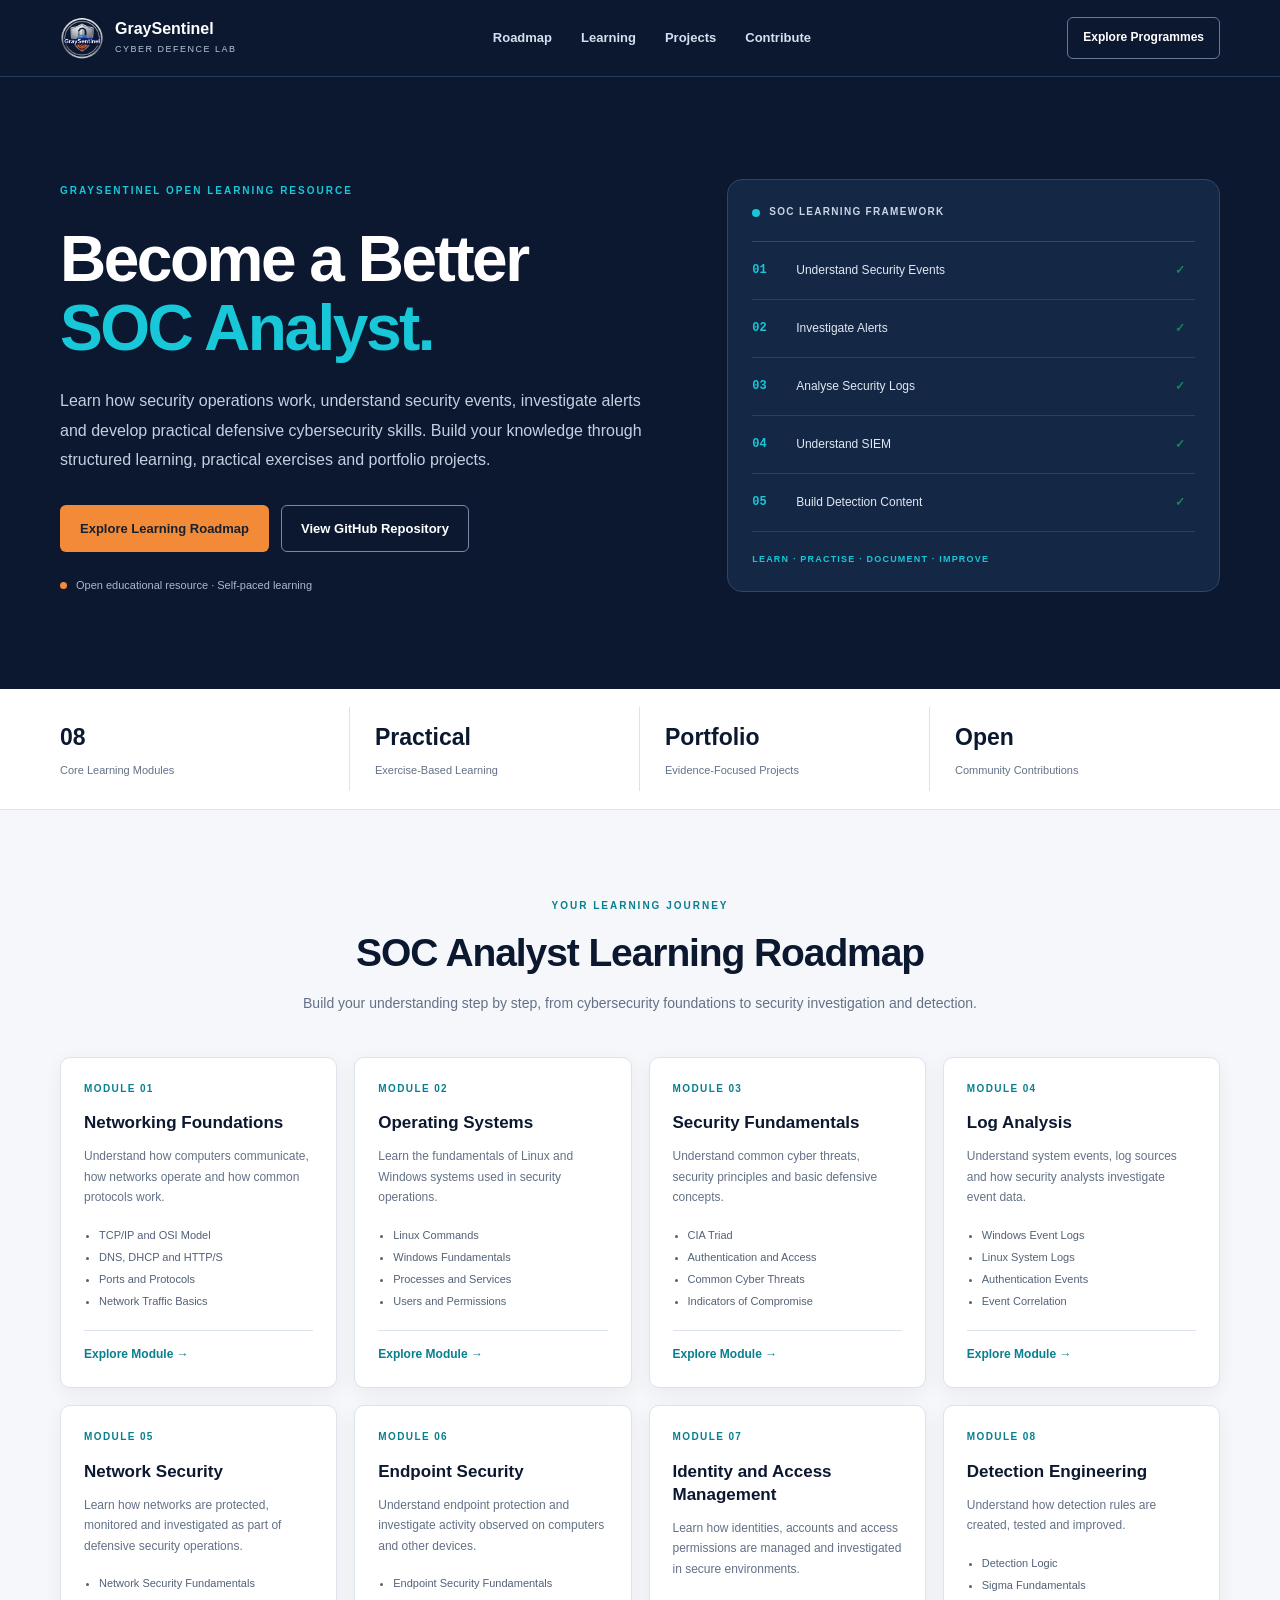
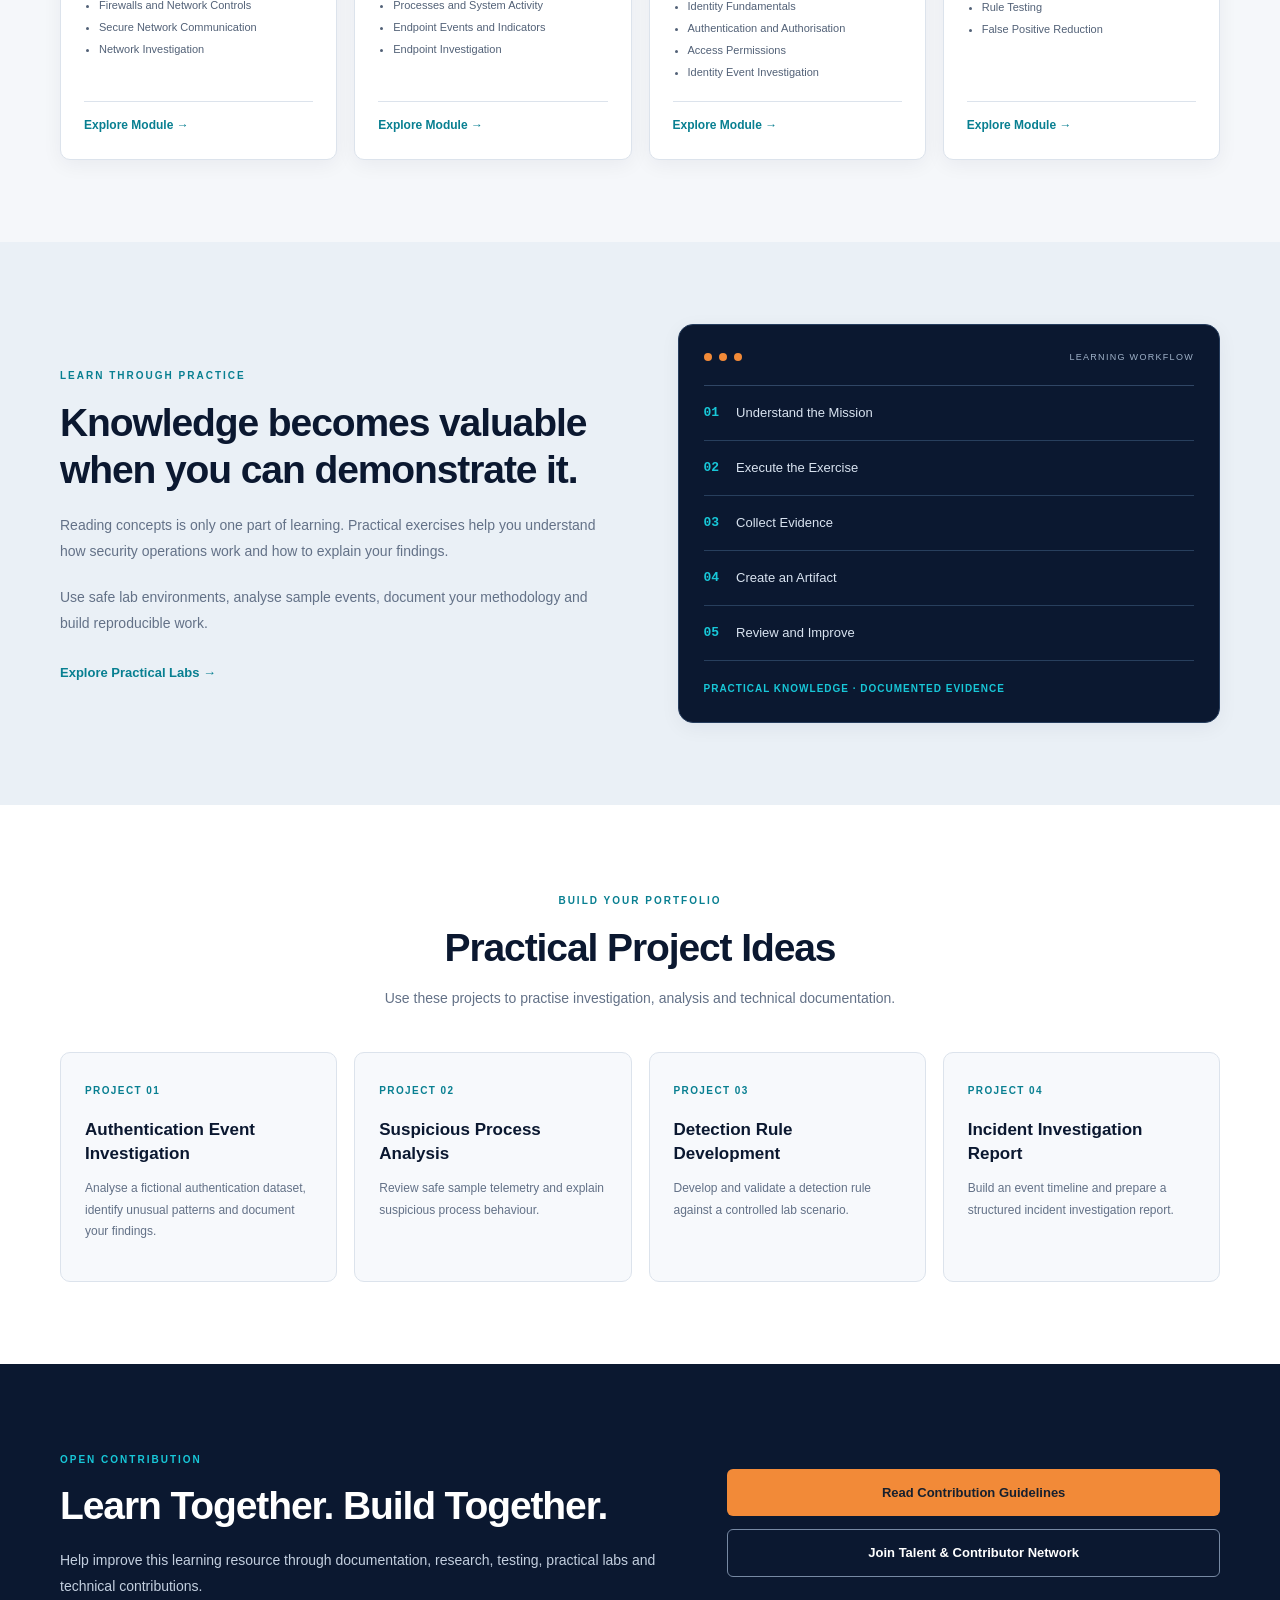
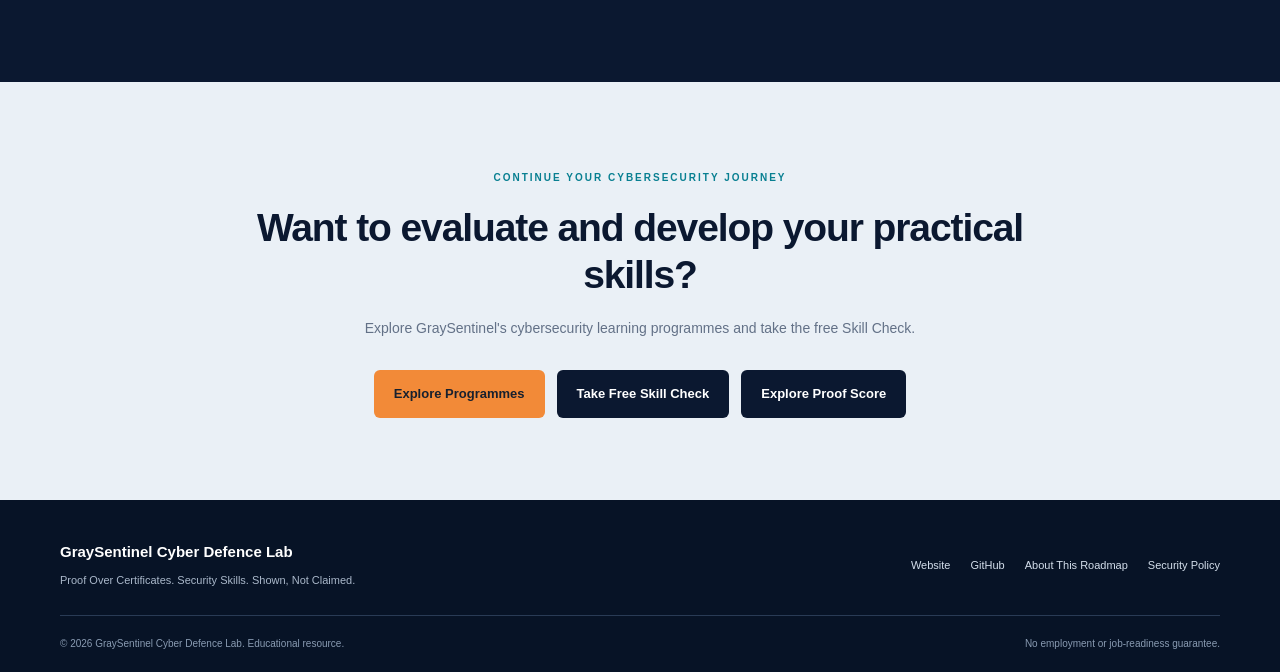
==== commit e34bb3c2: "Add logo image to header in index.html Added a logo image to the header section." ====
--- a/index.html
+++ b/index.html
@@ -14,6 +14,7 @@
 
   <title>SOC Analyst Roadmap | GraySentinel Cyber Defence Lab</title>
 
+  <link rel="icon" href="assets/images/logo%20graysentinel.png" type="image/png">
   <link rel="stylesheet" href="assets/css/style.css">
 
 </head>
@@ -28,7 +29,12 @@
 
       <a href="#home" class="brand">
 
-        <span class="brand-symbol">GS</span>
+        <img
+          src="assets/images/logo%20graysentinel.png"
+          alt="GraySentinel Cyber Defence Lab logo"
+          class="brand-logo"
+          style="width: 44px; height: 44px; object-fit: contain; flex-shrink: 0;"
+        >
 
         <span class="brand-name">
           <strong>GraySentinel</strong>
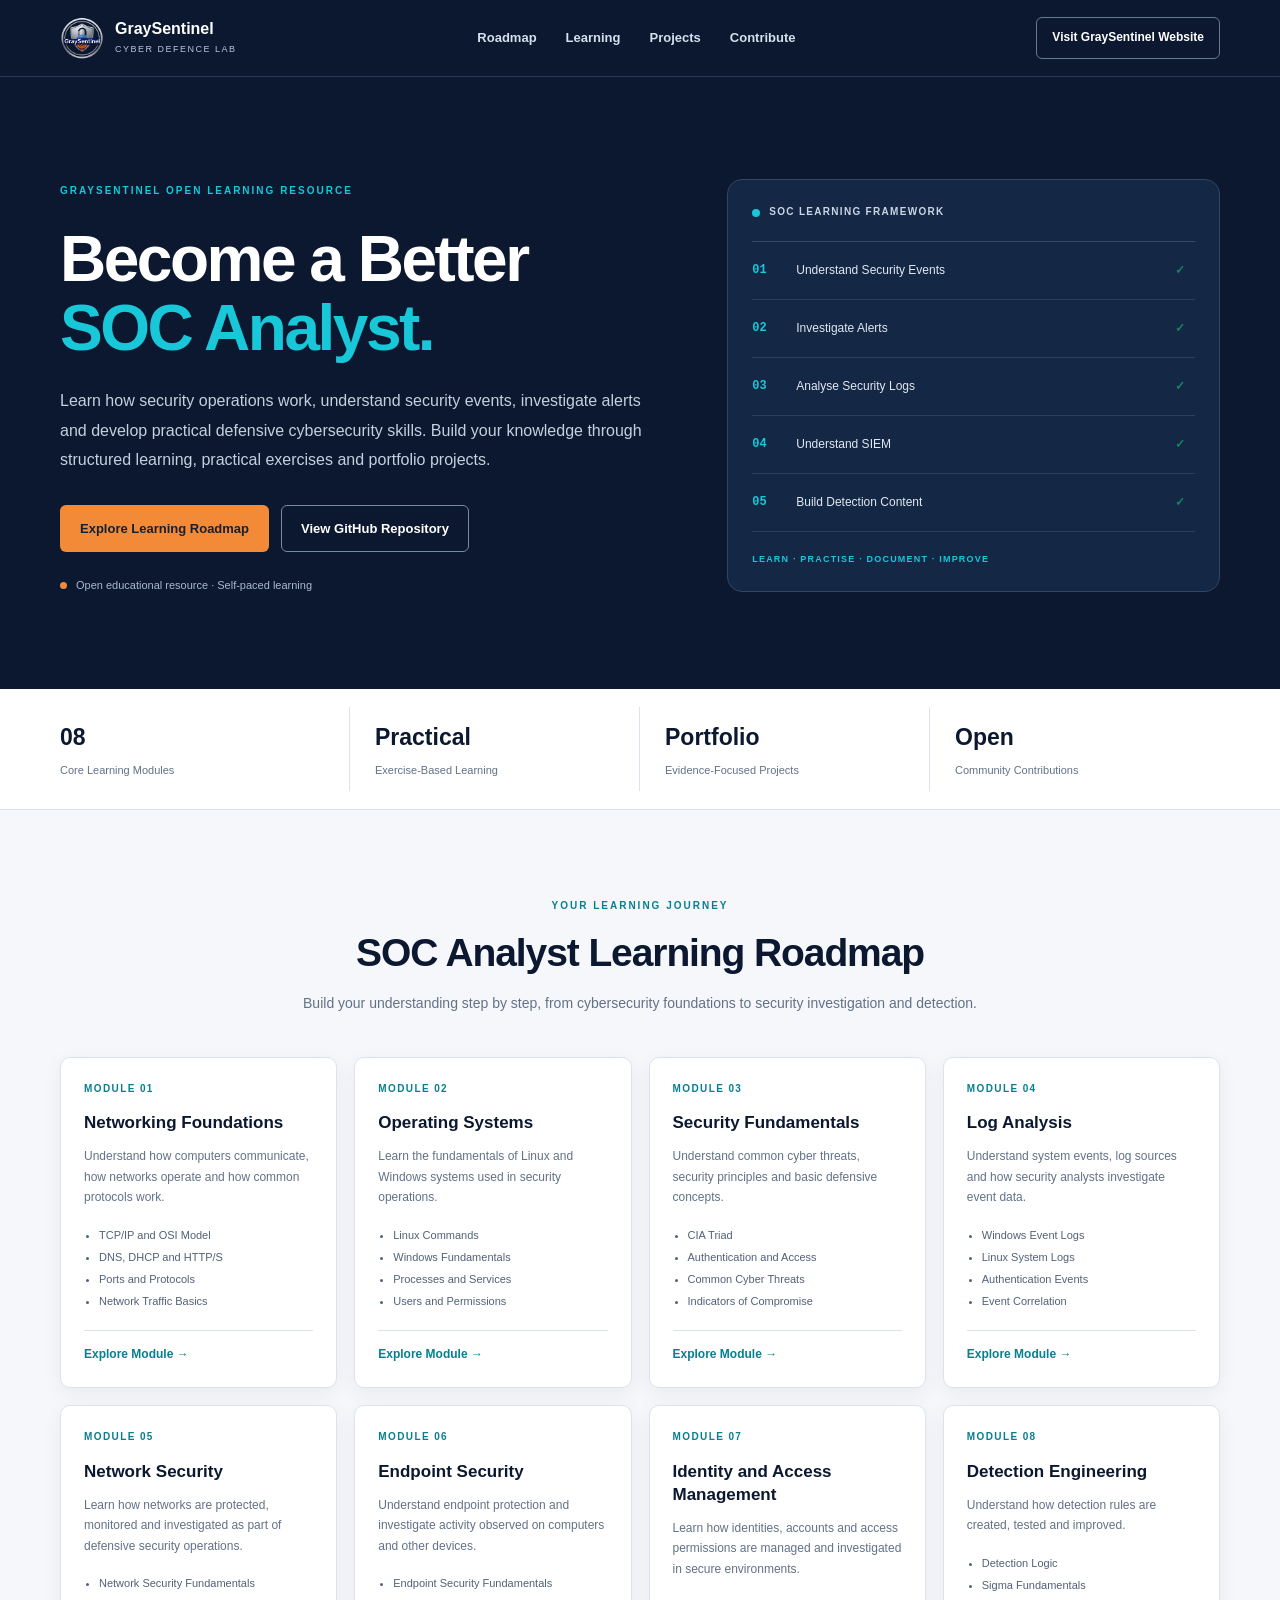
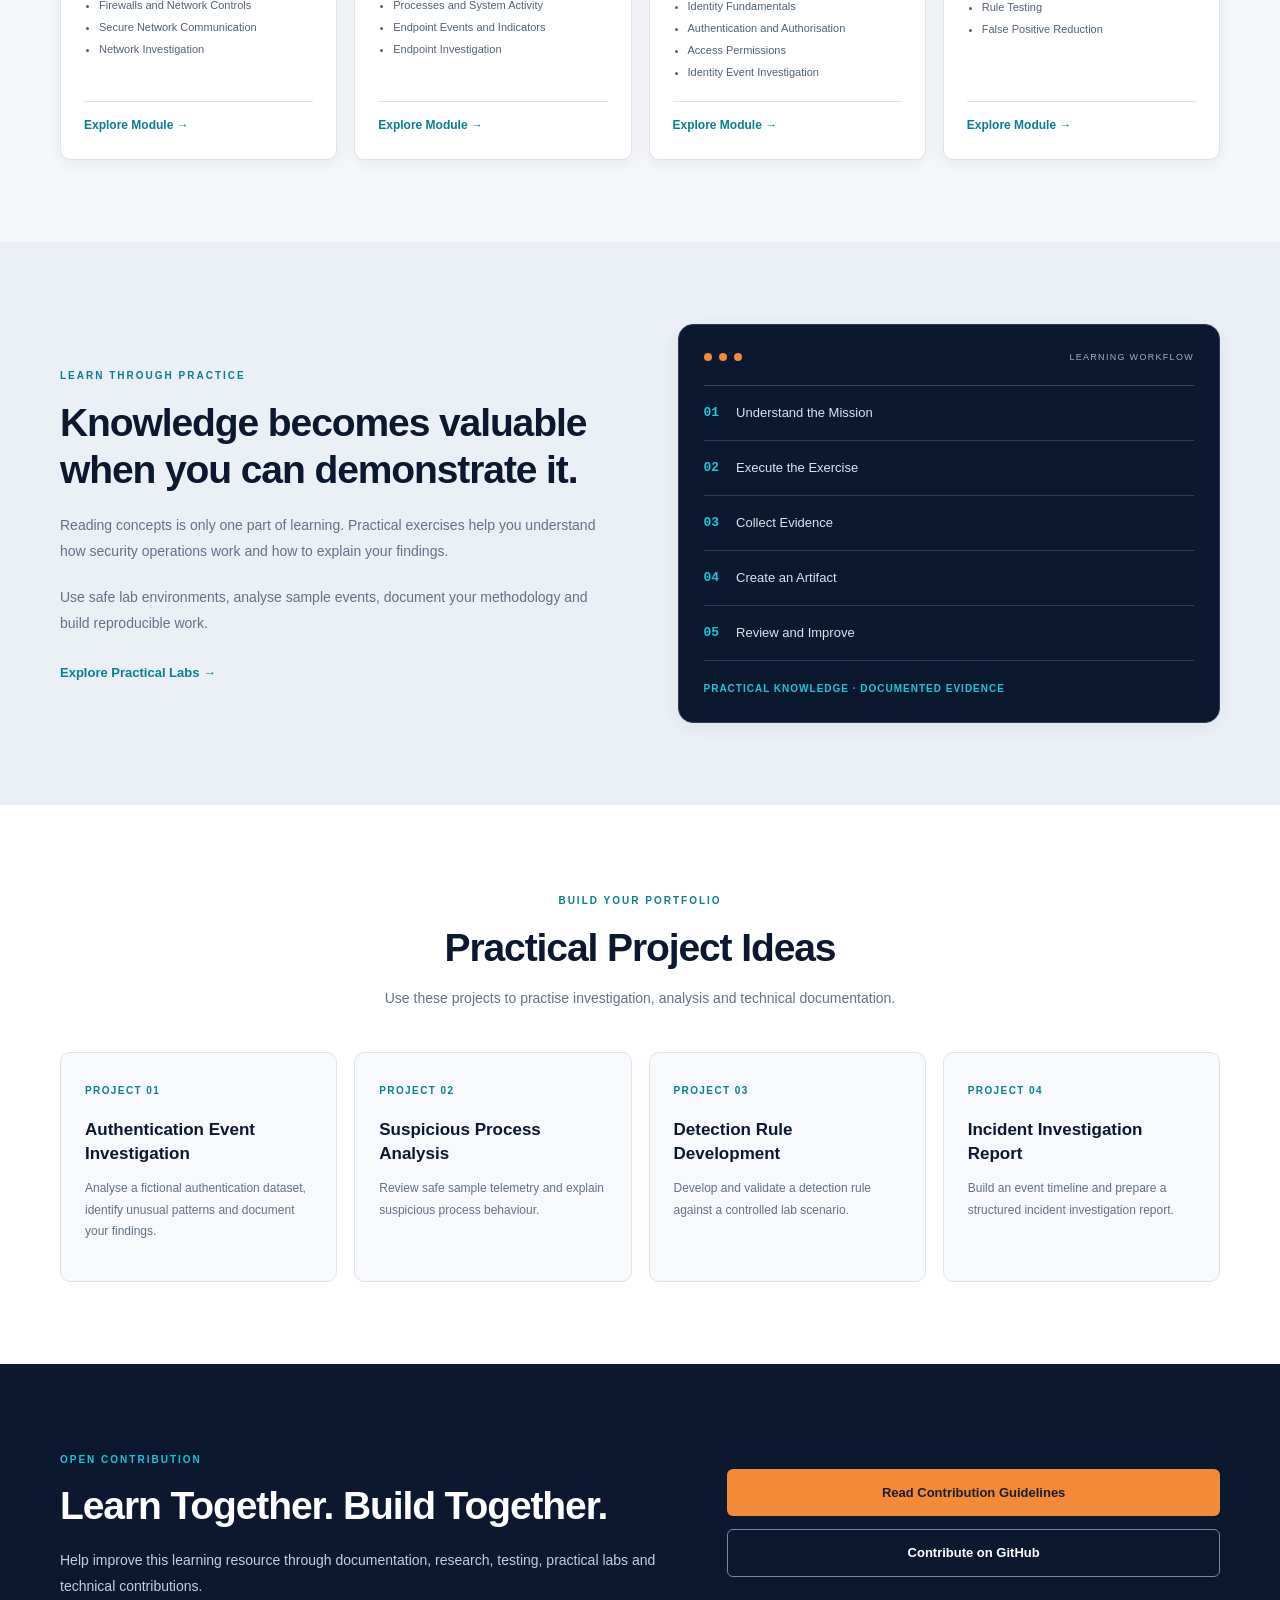
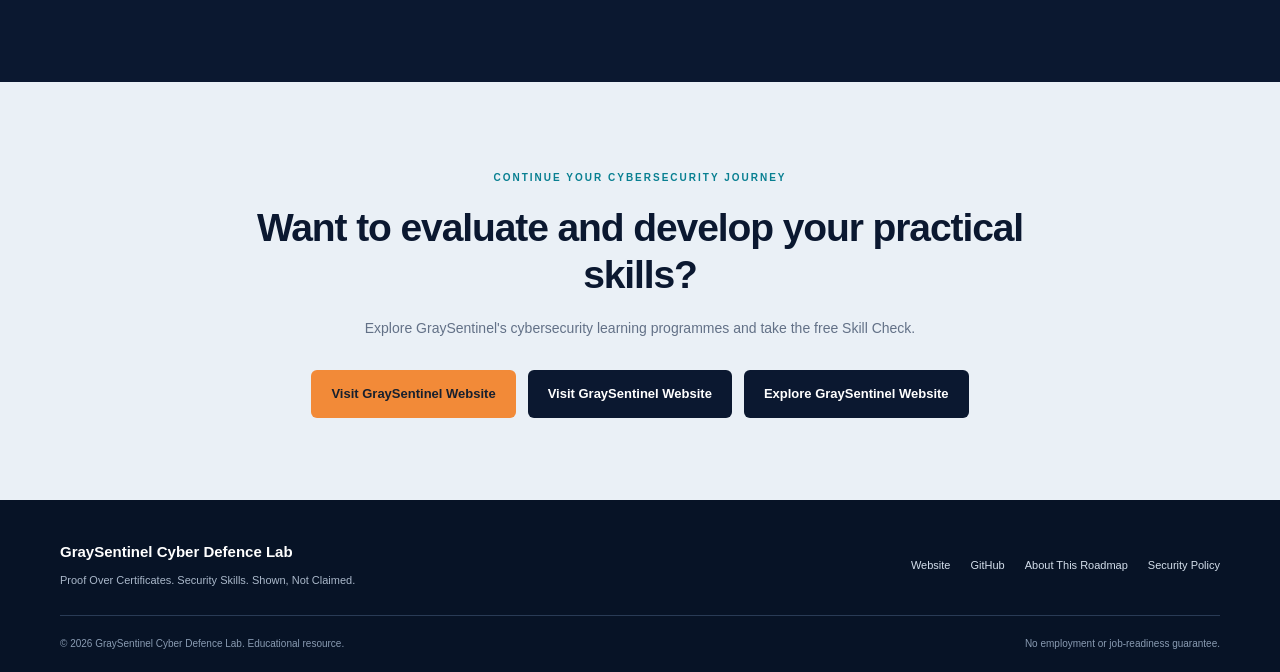
==== commit da829a59: "Update links and button text in index.html" ====
--- a/index.html
+++ b/index.html
@@ -53,12 +53,12 @@
       </nav>
 
       <a
-        href="https://cyberdefencelab.co.in/tracks"
+        href="https://cyberdefencelab.co.in/"
         class="header-button"
         target="_blank"
         rel="noopener noreferrer"
       >
-        Explore Programmes
+        Visit GraySentinel Website
       </a>
 
     </div>
@@ -635,12 +635,12 @@
           </a>
 
           <a
-            href="https://surveyheart.com/form/69c44a4912230713173b9ba7"
+            href="https://github.com/graysentinel-ai/soc-analyst-roadmap/blob/main/CONTRIBUTING.md"
             class="button button-outline"
             target="_blank"
             rel="noopener noreferrer"
           >
-            Join Talent & Contributor Network
+            Contribute on GitHub
           </a>
 
         </div>
@@ -670,12 +670,12 @@
         <div class="final-actions">
 
           <a
-            href="https://cyberdefencelab.co.in/tracks"
+            href="https://cyberdefencelab.co.in/"
             class="button button-primary"
             target="_blank"
             rel="noopener noreferrer"
           >
-            Explore Programmes
+            Visit GraySentinel Website
           </a>
 
           <a
@@ -684,16 +684,16 @@
             target="_blank"
             rel="noopener noreferrer"
           >
-            Take Free Skill Check
+            Visit GraySentinel Website
           </a>
 
           <a
-            href="https://cyberdefencelab.co.in/proof-score"
+            href="https://cyberdefencelab.co.in/"
             class="button button-dark"
             target="_blank"
             rel="noopener noreferrer"
           >
-            Explore Proof Score
+            Explore GraySentinel Website
           </a>
 
         </div>
@@ -733,11 +733,11 @@
           GitHub
         </a>
 
-        <a href="README.md">
+        <a href="https://github.com/graysentinel-ai/soc-analyst-roadmap/blob/main/README.md" target="_blank" rel="noopener noreferrer">
           About This Roadmap
         </a>
 
-        <a href="SECURITY.md">
+        <a href="https://github.com/graysentinel-ai/soc-analyst-roadmap/blob/main/SECURITY.md" target="_blank" rel="noopener noreferrer">
           Security Policy
         </a>
 
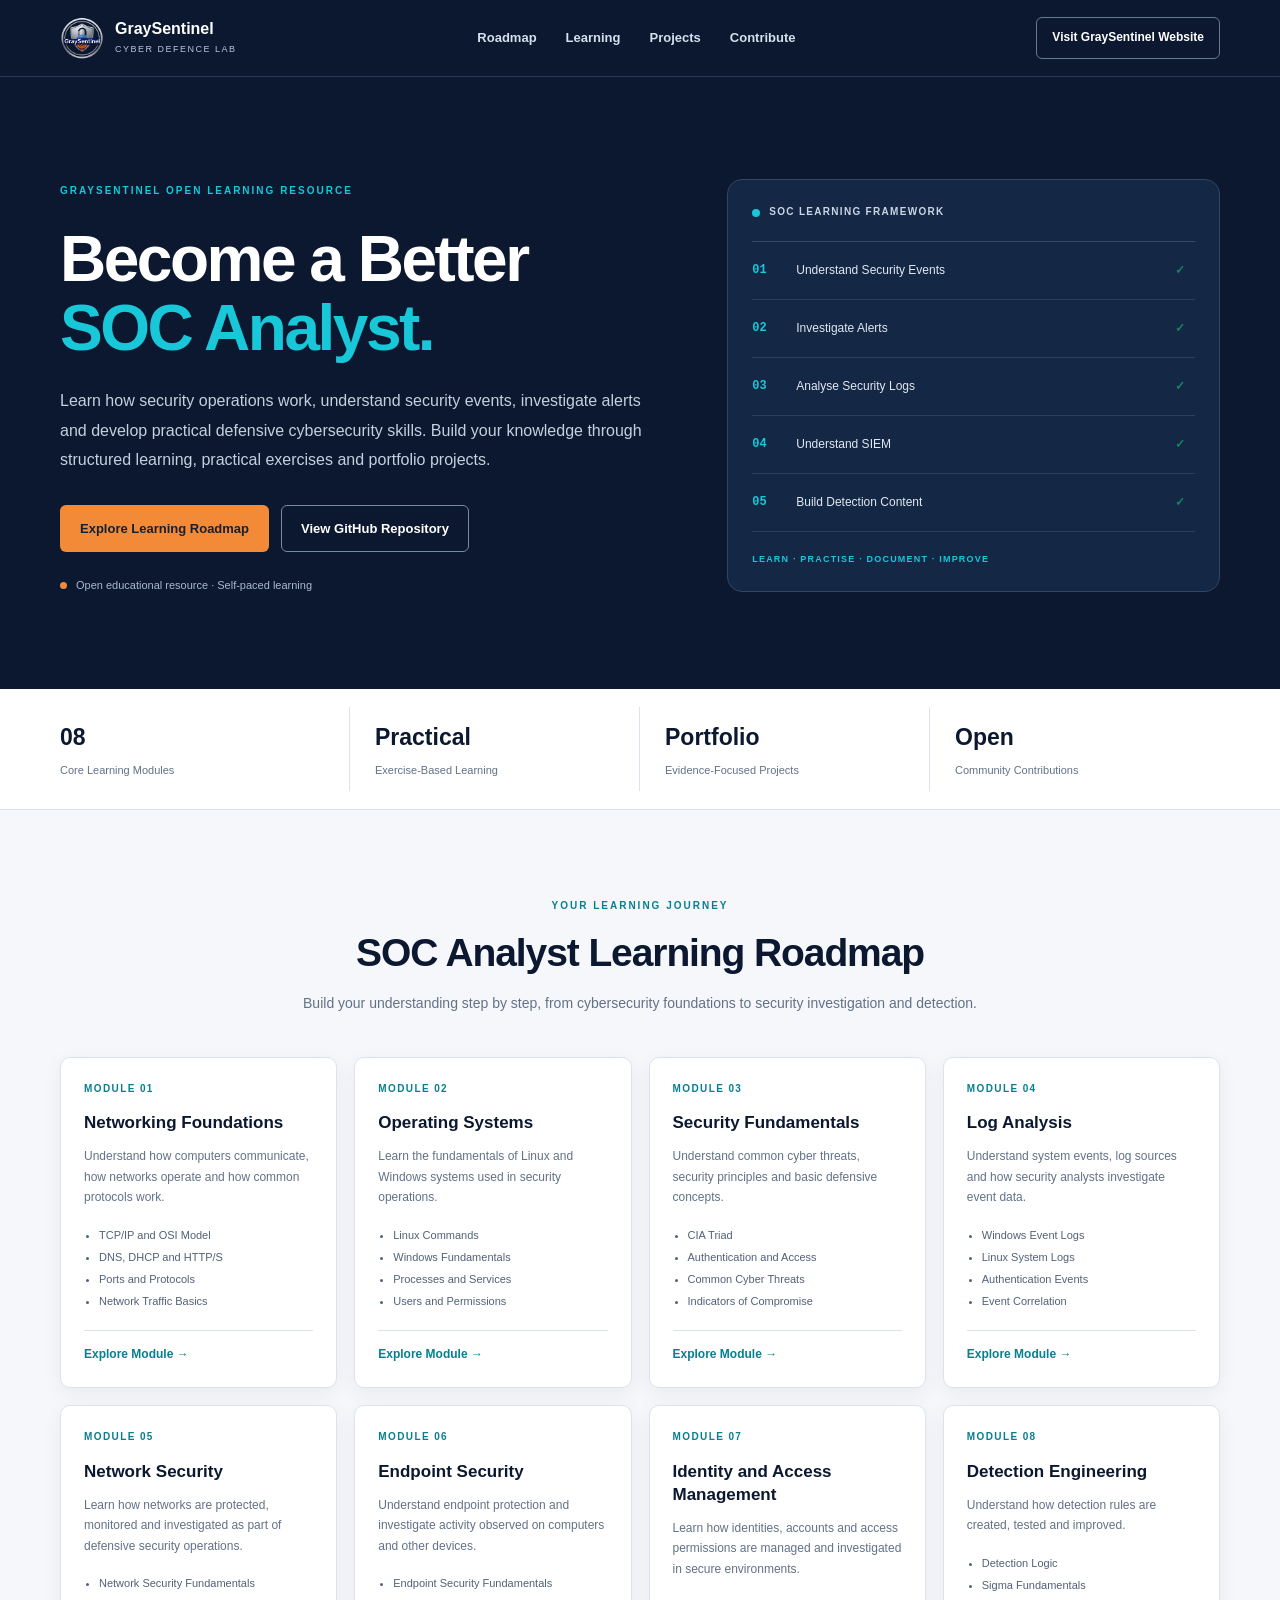
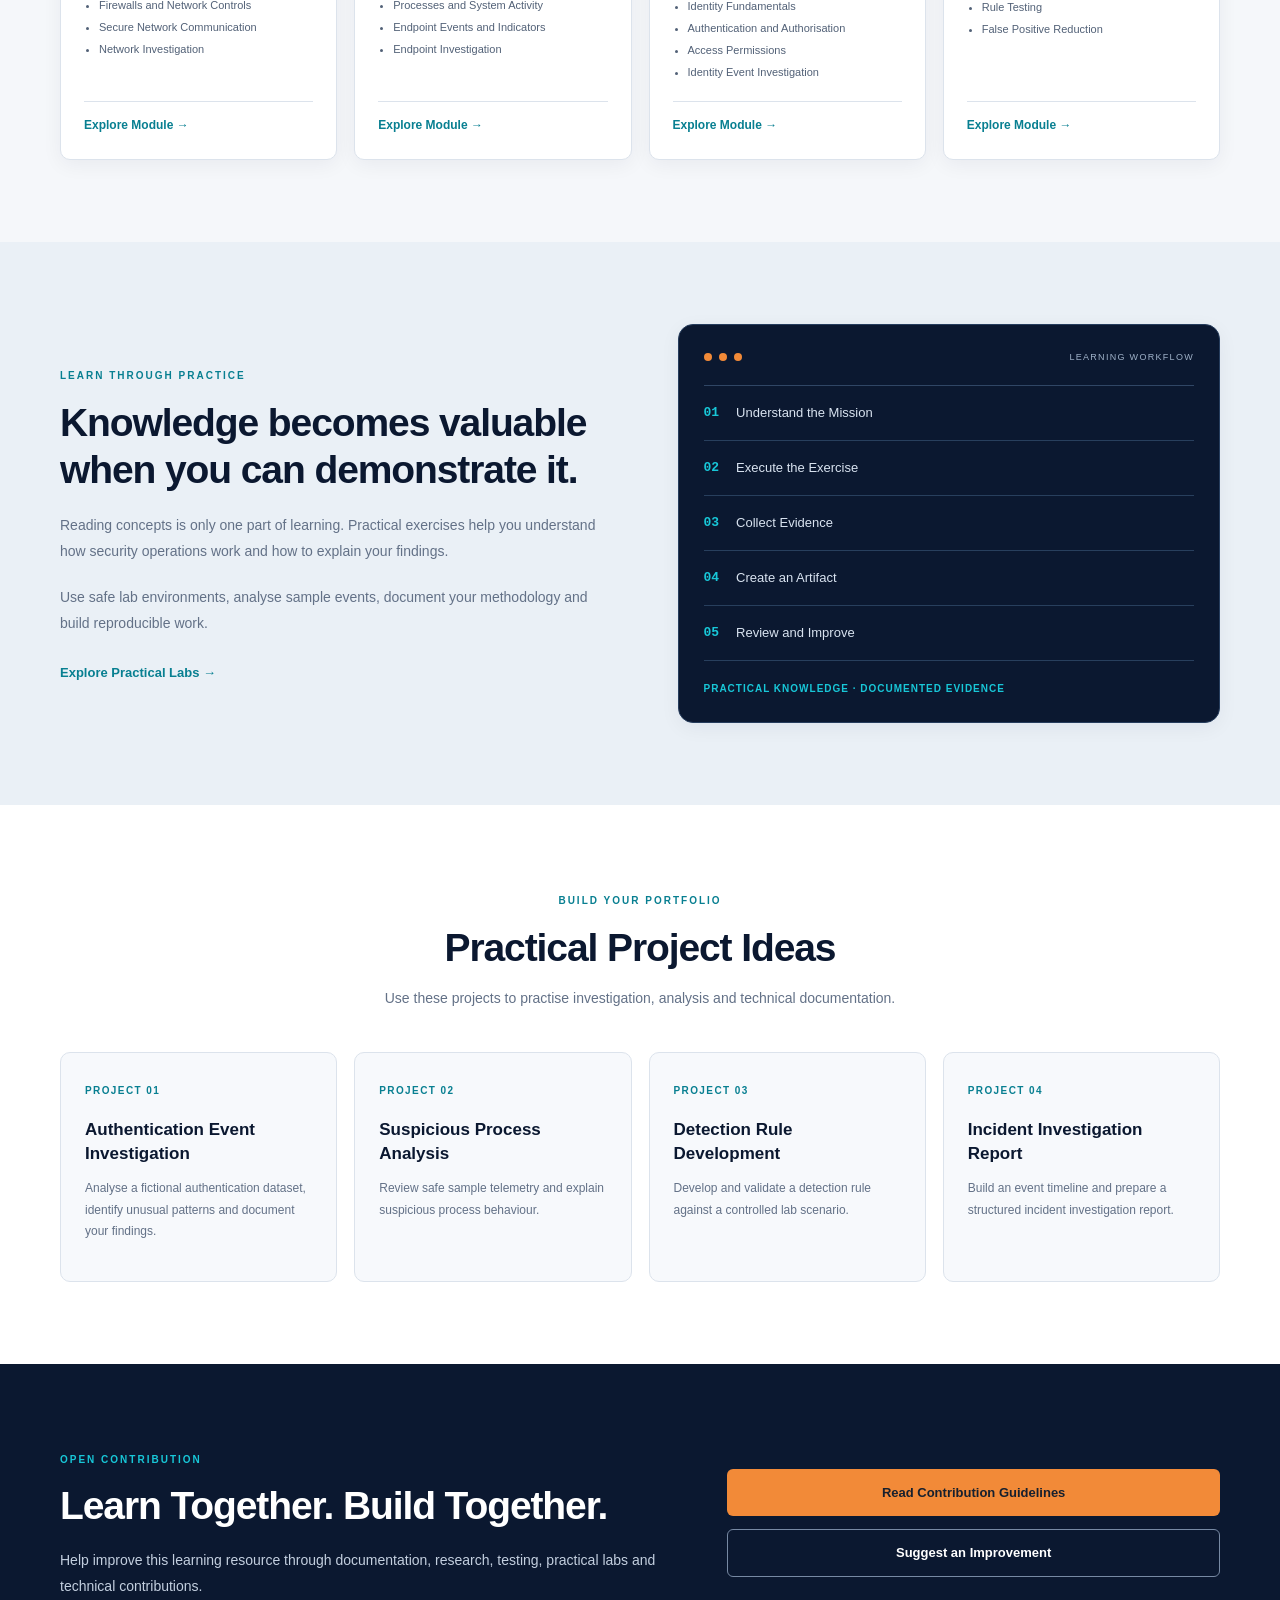
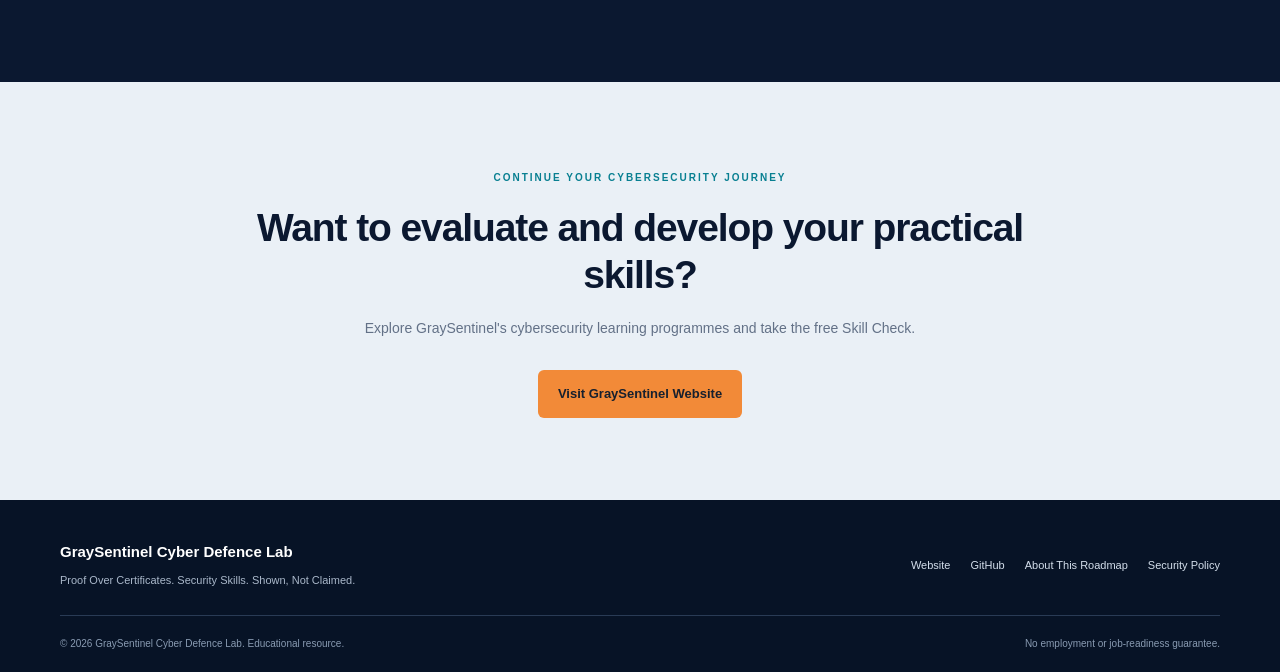
==== commit 695210cb: "Revise meta description and update links Updated meta description and links to include UTM parameter" ====
--- a/index.html
+++ b/index.html
@@ -1,11 +1,10 @@
-
 <!DOCTYPE html>
 <html lang="en">
 <head>
   <meta charset="UTF-8">
   <meta name="viewport" content="width=device-width, initial-scale=1.0">
 
-  <meta name="description" content="Explore the GraySentinel SOC Analyst Roadmap. Learn networking, security fundamentals, log analysis, SIEM, alert triage, incident response and detection engineering through practical learning.">
+  <meta name="description" content="Follow the GraySentinel SOC Analyst Roadmap to learn networking, operating systems, security fundamentals, log analysis, network and endpoint security, identity access management and detection engineering through practical exercises and portfolio projects.">
 
   <meta name="keywords" content="SOC Analyst Roadmap, SOC Analyst Learning, Cybersecurity, Blue Team, SIEM, Log Analysis, Incident Response, Detection Engineering">
 
@@ -13,6 +12,7 @@
   <meta name="theme-color" content="#0B1830">
 
   <title>SOC Analyst Roadmap | GraySentinel Cyber Defence Lab</title>
+  <link rel="canonical" href="https://graysentinel-ai.github.io/soc-analyst-roadmap/">
 
   <link rel="icon" href="assets/images/logo%20graysentinel.png" type="image/png">
   <link rel="stylesheet" href="assets/css/style.css">
@@ -27,7 +27,7 @@
 
     <div class="container header-container">
 
-      <a href="#home" class="brand">
+      <a href="https://graysentinel-ai.github.io/soc-analyst-roadmap/?utm_source=chatgpt.com#home" class="brand">
 
         <img
           src="assets/images/logo%20graysentinel.png"
@@ -45,10 +45,10 @@
 
       <nav class="main-nav" aria-label="Main navigation">
 
-        <a href="#roadmap">Roadmap</a>
-        <a href="#learning">Learning</a>
-        <a href="#projects">Projects</a>
-        <a href="#contribute">Contribute</a>
+        <a href="https://graysentinel-ai.github.io/soc-analyst-roadmap/?utm_source=chatgpt.com#roadmap">Roadmap</a>
+        <a href="https://graysentinel-ai.github.io/soc-analyst-roadmap/?utm_source=chatgpt.com#learning">Learning</a>
+        <a href="https://graysentinel-ai.github.io/soc-analyst-roadmap/?utm_source=chatgpt.com#projects">Projects</a>
+        <a href="https://graysentinel-ai.github.io/soc-analyst-roadmap/?utm_source=chatgpt.com#contribute">Contribute</a>
 
       </nav>
 
@@ -98,7 +98,7 @@
 
           <div class="hero-actions">
 
-            <a href="#roadmap" class="button button-primary">
+            <a href="https://graysentinel-ai.github.io/soc-analyst-roadmap/?utm_source=chatgpt.com#roadmap" class="button button-primary">
               Explore Learning Roadmap
             </a>
 
@@ -635,12 +635,12 @@
           </a>
 
           <a
-            href="https://github.com/graysentinel-ai/soc-analyst-roadmap/blob/main/CONTRIBUTING.md"
+            href="https://github.com/graysentinel-ai/soc-analyst-roadmap/issues"
             class="button button-outline"
             target="_blank"
             rel="noopener noreferrer"
           >
-            Contribute on GitHub
+            Suggest an Improvement
           </a>
 
         </div>
@@ -678,24 +678,6 @@
             Visit GraySentinel Website
           </a>
 
-          <a
-            href="https://cyberdefencelab.co.in"
-            class="button button-dark"
-            target="_blank"
-            rel="noopener noreferrer"
-          >
-            Visit GraySentinel Website
-          </a>
-
-          <a
-            href="https://cyberdefencelab.co.in/"
-            class="button button-dark"
-            target="_blank"
-            rel="noopener noreferrer"
-          >
-            Explore GraySentinel Website
-          </a>
-
         </div>
 
       </div>
@@ -725,7 +707,7 @@
 
       <div class="footer-links">
 
-        <a href="https://cyberdefencelab.co.in">
+        <a href="https://cyberdefencelab.co.in/">
           Website
         </a>
 
@@ -733,11 +715,11 @@
           GitHub
         </a>
 
-        <a href="https://github.com/graysentinel-ai/soc-analyst-roadmap/blob/main/README.md" target="_blank" rel="noopener noreferrer">
+        <a href="https://graysentinel-ai.github.io/soc-analyst-roadmap/README.md">
           About This Roadmap
         </a>
 
-        <a href="https://github.com/graysentinel-ai/soc-analyst-roadmap/blob/main/SECURITY.md" target="_blank" rel="noopener noreferrer">
+        <a href="https://graysentinel-ai.github.io/soc-analyst-roadmap/SECURITY.md">
           Security Policy
         </a>
 
